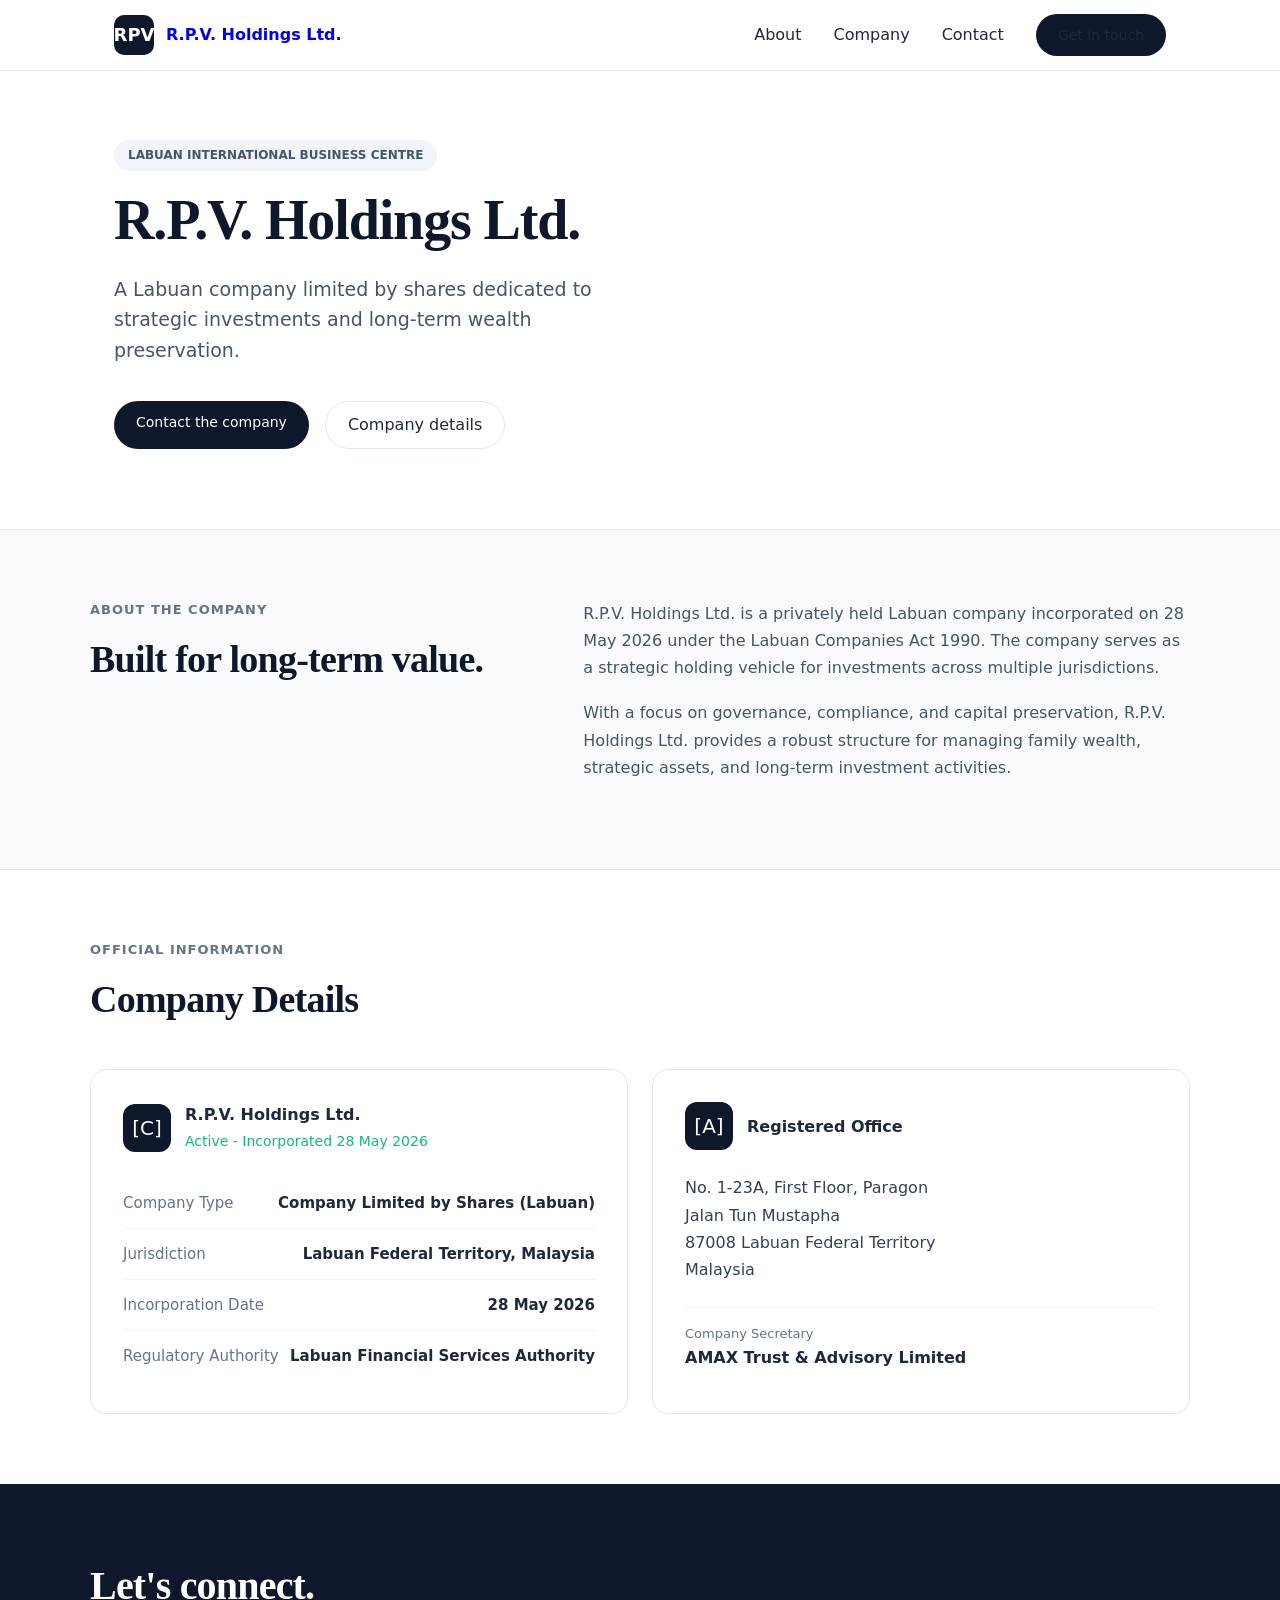
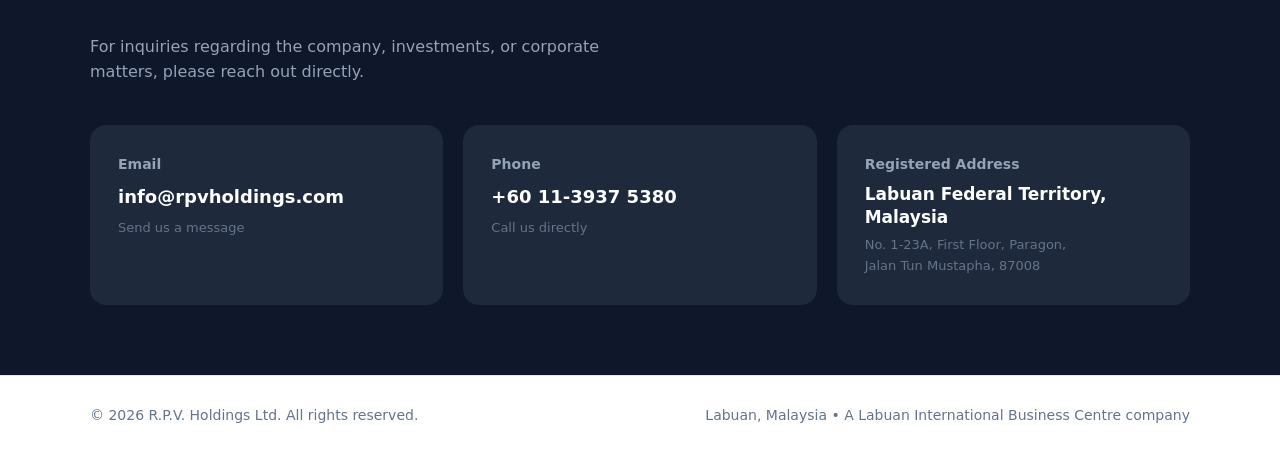
==== index.html @ 0e72fb09 "Add files via upload" ====
<!DOCTYPE html>
<html lang="en">
<head>
    <meta charset="UTF-8">
    <meta name="viewport" content="width=device-width, initial-scale=1.0">
    <meta name="description" content="R.P.V. Holdings Ltd. - Labuan International Holding Company (LL22224). Strategic investments and long-term wealth preservation.">
    <title>R.P.V. Holdings Ltd. | Labuan Holding Company</title>
    <style>
        :root {
            --primary: #0F172A;
            --accent: #C9A227;
            --text: #1E293B;
            --text-light: #64748B;
            --bg-light: #F8FAFC;
            --border: #E2E8F0;
        }

        * {
            margin: 0;
            padding: 0;
            box-sizing: border-box;
        }

        body {
            font-family: system-ui, -apple-system, BlinkMacSystemFont, "Segoe UI", Roboto, sans-serif;
            line-height: 1.6;
            color: var(--text);
            background: #fff;
        }

        .heading {
            font-family: Georgia, "Times New Roman", serif;
            font-weight: 700;
            letter-spacing: -0.02em;
        }

        /* Navbar */
        nav {
            position: fixed;
            top: 0;
            left: 0;
            right: 0;
            background: white;
            border-bottom: 1px solid var(--border);
            z-index: 100;
        }

        .nav-inner {
            max-width: 1100px;
            margin: 0 auto;
            padding: 0 24px;
            height: 70px;
            display: flex;
            align-items: center;
            justify-content: space-between;
        }

        .logo {
            display: flex;
            align-items: center;
            gap: 12px;
            text-decoration: none;
        }

        .logo-box {
            width: 40px;
            height: 40px;
            background: var(--primary);
            color: white;
            border-radius: 10px;
            display: flex;
            align-items: center;
            justify-content: center;
            font-weight: 700;
            font-size: 18px;
        }

        .nav-links {
            display: flex;
            gap: 32px;
            align-items: center;
        }

        .nav-links a {
            color: var(--text);
            text-decoration: none;
            font-weight: 500;
        }

        .nav-links a:hover {
            color: var(--accent);
        }

        .btn {
            background: var(--primary);
            color: white;
            padding: 10px 22px;
            border-radius: 999px;
            text-decoration: none;
            font-weight: 500;
            font-size: 14px;
        }

        .btn:hover {
            background: #1e293b;
        }

        /* Hero */
        .hero {
            padding: 140px 24px 80px;
            max-width: 1100px;
            margin: 0 auto;
        }

        .badge {
            display: inline-block;
            background: #f1f5f9;
            color: #475569;
            padding: 6px 14px;
            border-radius: 999px;
            font-size: 12px;
            font-weight: 600;
            margin-bottom: 20px;
        }

        .hero h1 {
            font-size: 56px;
            line-height: 1.05;
            color: var(--primary);
            margin-bottom: 24px;
        }

        .hero p {
            font-size: 19px;
            color: #475569;
            max-width: 520px;
            margin-bottom: 36px;
        }

        .hero-actions {
            display: flex;
            gap: 16px;
            flex-wrap: wrap;
        }

        .btn-secondary {
            background: white;
            color: var(--text);
            border: 1px solid var(--border);
            padding: 10px 22px;
            border-radius: 999px;
            text-decoration: none;
            font-weight: 500;
        }

        /* Sections */
        section {
            padding: 70px 24px;
        }

        .container {
            max-width: 1100px;
            margin: 0 auto;
        }

        .section-title {
            font-size: 13px;
            font-weight: 700;
            letter-spacing: 1px;
            color: var(--text-light);
            margin-bottom: 8px;
        }

        .section-h2 {
            font-size: 38px;
            color: var(--primary);
            margin-bottom: 40px;
        }

        /* About */
        .about {
            background: var(--bg-light);
            border-top: 1px solid var(--border);
            border-bottom: 1px solid var(--border);
        }

        .about-grid {
            display: grid;
            grid-template-columns: 1fr 1.4fr;
            gap: 60px;
            align-items: start;
        }

        .about-text {
            font-size: 16px;
            color: #475569;
            line-height: 1.7;
        }

        .about-text p {
            margin-bottom: 18px;
        }

        /* Company Info Cards */
        .cards {
            display: grid;
            grid-template-columns: 1fr 1fr;
            gap: 24px;
        }

        .card {
            background: white;
            border: 1px solid var(--border);
            border-radius: 16px;
            padding: 32px;
        }

        .card-header {
            display: flex;
            align-items: center;
            gap: 14px;
            margin-bottom: 24px;
        }

        .card-icon {
            width: 48px;
            height: 48px;
            background: var(--primary);
            color: white;
            border-radius: 12px;
            display: flex;
            align-items: center;
            justify-content: center;
            font-size: 20px;
        }

        .info-row {
            display: flex;
            justify-content: space-between;
            padding: 13px 0;
            border-bottom: 1px solid #f1f5f9;
            font-size: 15px;
        }

        .info-row:last-child {
            border-bottom: none;
        }

        .info-label {
            color: var(--text-light);
        }

        .info-value {
            font-weight: 600;
            text-align: right;
        }

        /* Contact */
        .contact {
            background: var(--primary);
            color: white;
        }

        .contact h2 {
            color: white;
            font-size: 40px;
            margin-bottom: 16px;
        }

        .contact-grid {
            display: grid;
            grid-template-columns: repeat(auto-fit, minmax(260px, 1fr));
            gap: 20px;
            margin-top: 40px;
        }

        .contact-card {
            background: #1e293b;
            border-radius: 16px;
            padding: 28px;
        }

        .contact-card h4 {
            color: #94a3b8;
            font-size: 14px;
            margin-bottom: 8px;
        }

        .contact-card .main {
            color: white;
            font-size: 18px;
            font-weight: 600;
            text-decoration: none;
            display: block;
            margin-bottom: 6px;
        }

        .contact-card .main:hover {
            color: var(--accent);
        }

        .contact-card .sub {
            color: #64748b;
            font-size: 13px;
        }

        /* Footer */
        footer {
            background: white;
            border-top: 1px solid var(--border);
            padding: 28px 24px;
            font-size: 14px;
            color: var(--text-light);
        }

        .footer-inner {
            max-width: 1100px;
            margin: 0 auto;
            display: flex;
            justify-content: space-between;
            align-items: center;
            flex-wrap: wrap;
            gap: 12px;
        }

        /* Responsive */
        @media (max-width: 768px) {
            .hero h1 {
                font-size: 42px;
            }
            .about-grid, .cards {
                grid-template-columns: 1fr;
            }
            .nav-links {
                display: none;
            }
        }
    </style>
</head>
<body>

    <!-- Navbar -->
    <nav>
        <div class="nav-inner">
            <a href="#" class="logo">
                <div class="logo-box">RPV</div>
                <div>
                    <strong>R.P.V. Holdings Ltd.</strong>
                </div>
            </a>

            <div class="nav-links">
                <a href="#about">About</a>
                <a href="#company">Company</a>
                <a href="#contact">Contact</a>
                <a href="#contact" class="btn">Get in touch</a>
            </div>
        </div>
    </nav>

    <!-- Hero -->
    <section class="hero">
        <div class="badge">LABUAN INTERNATIONAL BUSINESS CENTRE</div>
        <h1 class="heading">R.P.V. Holdings Ltd.</h1>
        <p>A Labuan company limited by shares dedicated to strategic investments and long-term wealth preservation.</p>
        
        <div class="hero-actions">
            <a href="#contact" class="btn">Contact the company</a>
            <a href="#company" class="btn-secondary">Company details</a>
        </div>
    </section>

    <!-- About -->
    <section id="about" class="about">
        <div class="container">
            <div class="about-grid">
                <div>
                    <div class="section-title">ABOUT THE COMPANY</div>
                    <h2 class="heading section-h2">Built for long-term value.</h2>
                </div>
                <div class="about-text">
                    <p>R.P.V. Holdings Ltd. is a privately held Labuan company incorporated on 28 May 2026 under the Labuan Companies Act 1990. The company serves as a strategic holding vehicle for investments across multiple jurisdictions.</p>
                    <p>With a focus on governance, compliance, and capital preservation, R.P.V. Holdings Ltd. provides a robust structure for managing family wealth, strategic assets, and long-term investment activities.</p>
                </div>
            </div>
        </div>
    </section>

    <!-- Company Information -->
    <section id="company">
        <div class="container">
            <div class="section-title">OFFICIAL INFORMATION</div>
            <h2 class="heading section-h2">Company Details</h2>

            <div class="cards">
                <!-- Company Card -->
                <div class="card">
                    <div class="card-header">
                        <div class="card-icon">[C]</div>
                        <div>
                            <strong>R.P.V. Holdings Ltd.</strong><br>
                            <span style="color:#10b981; font-size:14px;">Active - Incorporated 28 May 2026</span>
                        </div>
                    </div>

                    <div class="info-row">
                        <span class="info-label">Company Type</span>
                        <span class="info-value">Company Limited by Shares (Labuan)</span>
                    </div>
                    <div class="info-row">
                        <span class="info-label">Jurisdiction</span>
                        <span class="info-value">Labuan Federal Territory, Malaysia</span>
                    </div>
                    <div class="info-row">
                        <span class="info-label">Incorporation Date</span>
                        <span class="info-value">28 May 2026</span>
                    </div>
                    <div class="info-row">
                        <span class="info-label">Regulatory Authority</span>
                        <span class="info-value">Labuan Financial Services Authority</span>
                    </div>
                </div>

                <!-- Address Card -->
                <div class="card">
                    <div class="card-header">
                        <div class="card-icon">[A]</div>
                        <div>
                            <strong>Registered Office</strong>
                        </div>
                    </div>

                    <div style="line-height:1.7; margin-bottom:24px; color:#334155;">
                        No. 1-23A, First Floor, Paragon<br>
                        Jalan Tun Mustapha<br>
                        87008 Labuan Federal Territory<br>
                        Malaysia
                    </div>

                    <div style="border-top:1px solid #f1f5f9; padding-top:16px;">
                        <div style="font-size:13px; color:#64748b;">Company Secretary</div>
                        <strong>AMAX Trust &amp; Advisory Limited</strong>
                    </div>
                </div>
            </div>
        </div>
    </section>

    <!-- Contact -->
    <section id="contact" class="contact">
        <div class="container">
            <h2 class="heading">Let's connect.</h2>
            <p style="color:#94a3b8; max-width:520px;">For inquiries regarding the company, investments, or corporate matters, please reach out directly.</p>

            <div class="contact-grid">
                <div class="contact-card">
                    <h4>Email</h4>
                    <a href="mailto:info@rpvholdings.com" class="main">info@rpvholdings.com</a>
                    <div class="sub">Send us a message</div>
                </div>

                <div class="contact-card">
                    <h4>Phone</h4>
                    <a href="tel:+601139375380" class="main">+60 11-3937 5380</a>
                    <div class="sub">Call us directly</div>
                </div>

                <div class="contact-card">
                    <h4>Registered Address</h4>
                    <div class="main" style="font-size:17px; line-height:1.35;">
                        Labuan Federal Territory,<br>Malaysia
                    </div>
                    <div class="sub">No. 1-23A, First Floor, Paragon,<br>Jalan Tun Mustapha, 87008</div>
                </div>
            </div>
        </div>
    </section>

    <footer>
        <div class="footer-inner">
            <div>© 2026 R.P.V. Holdings Ltd. All rights reserved.</div>
            <div>Labuan, Malaysia • A Labuan International Business Centre company</div>
        </div>
    </footer>

</body>
</html>
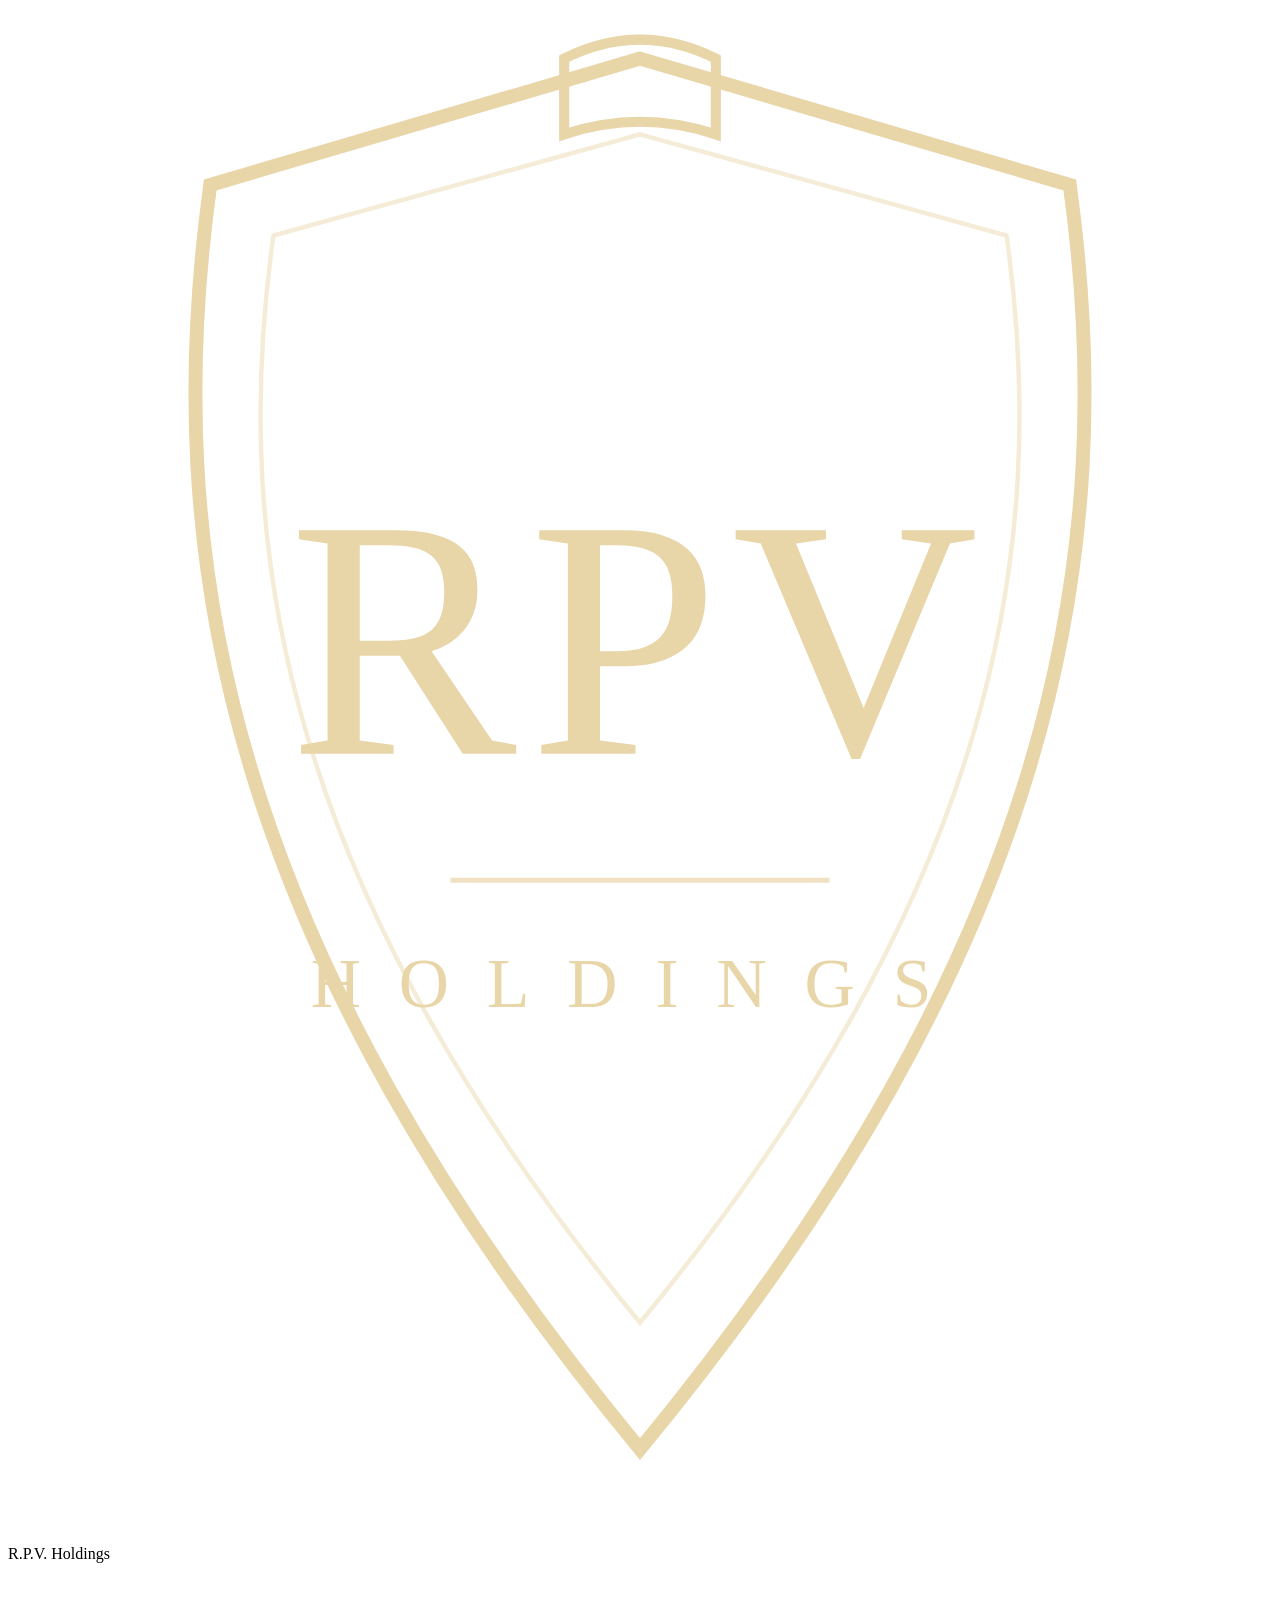
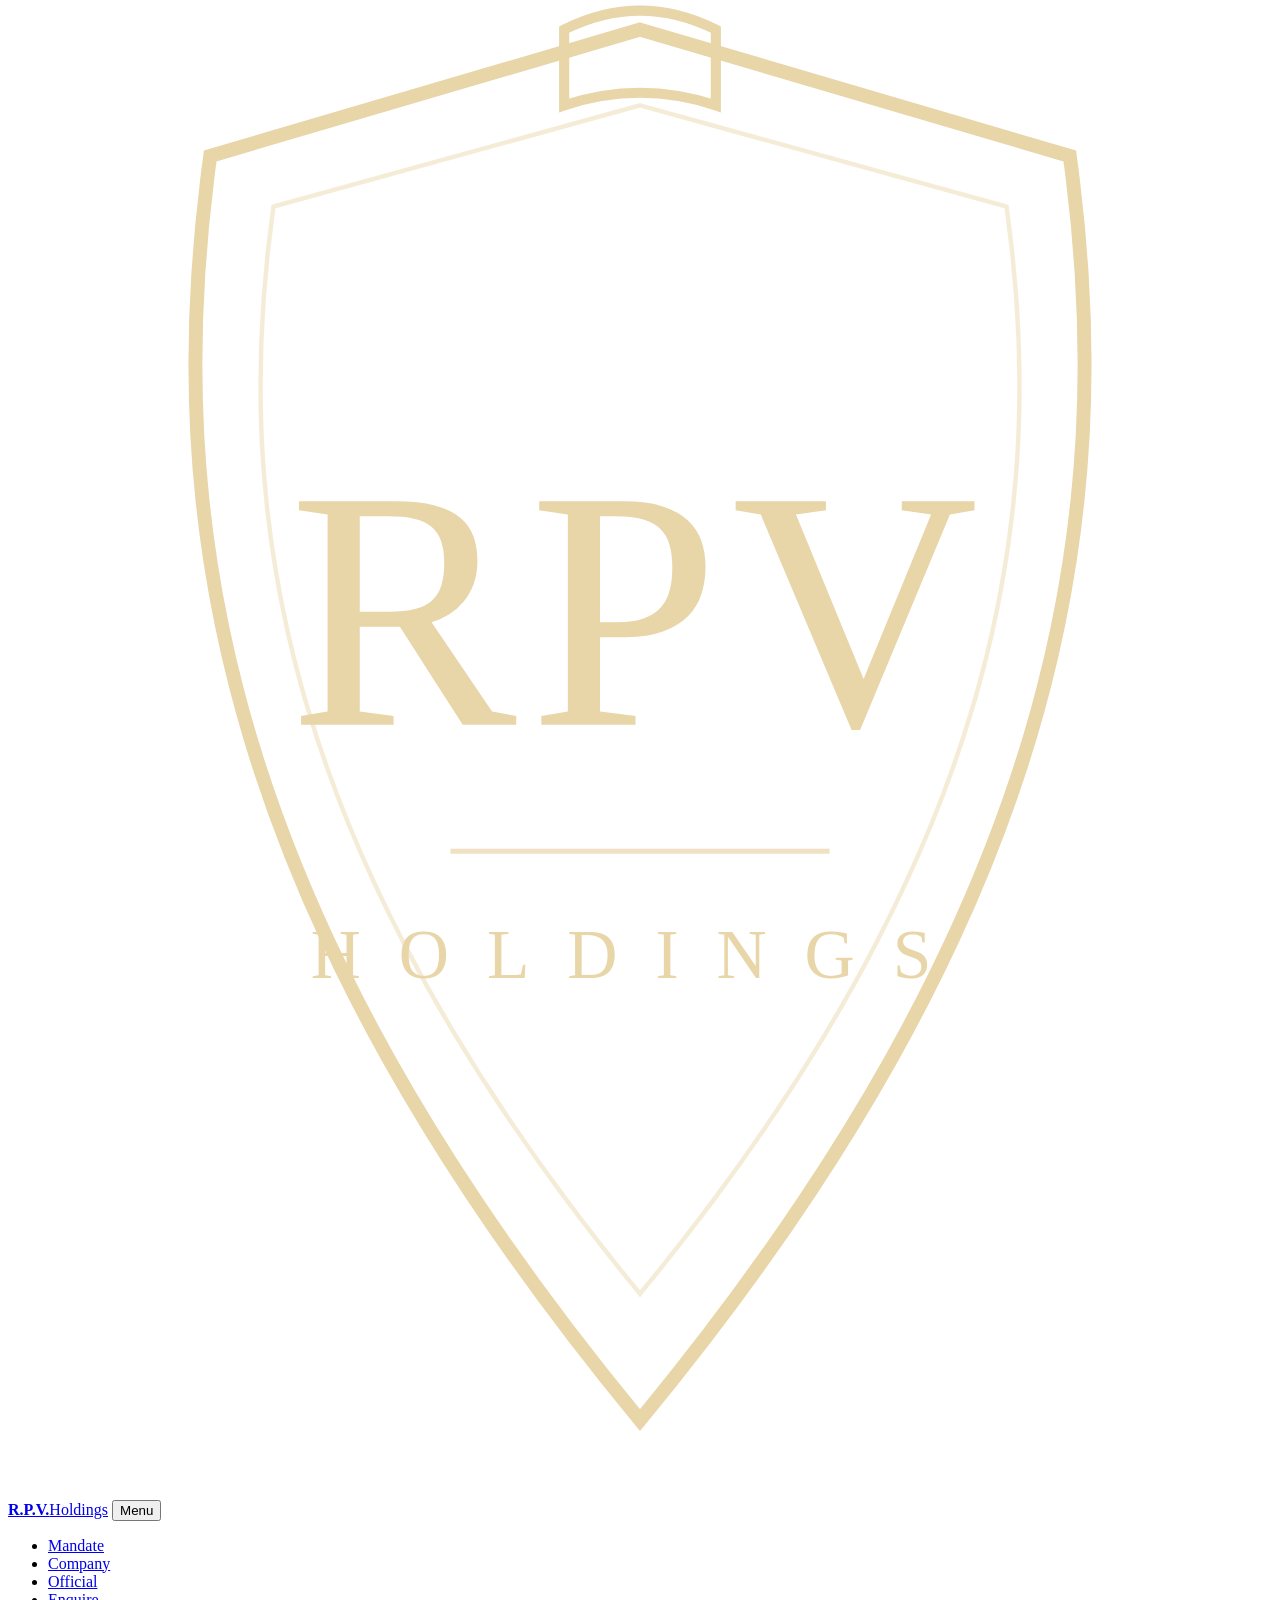
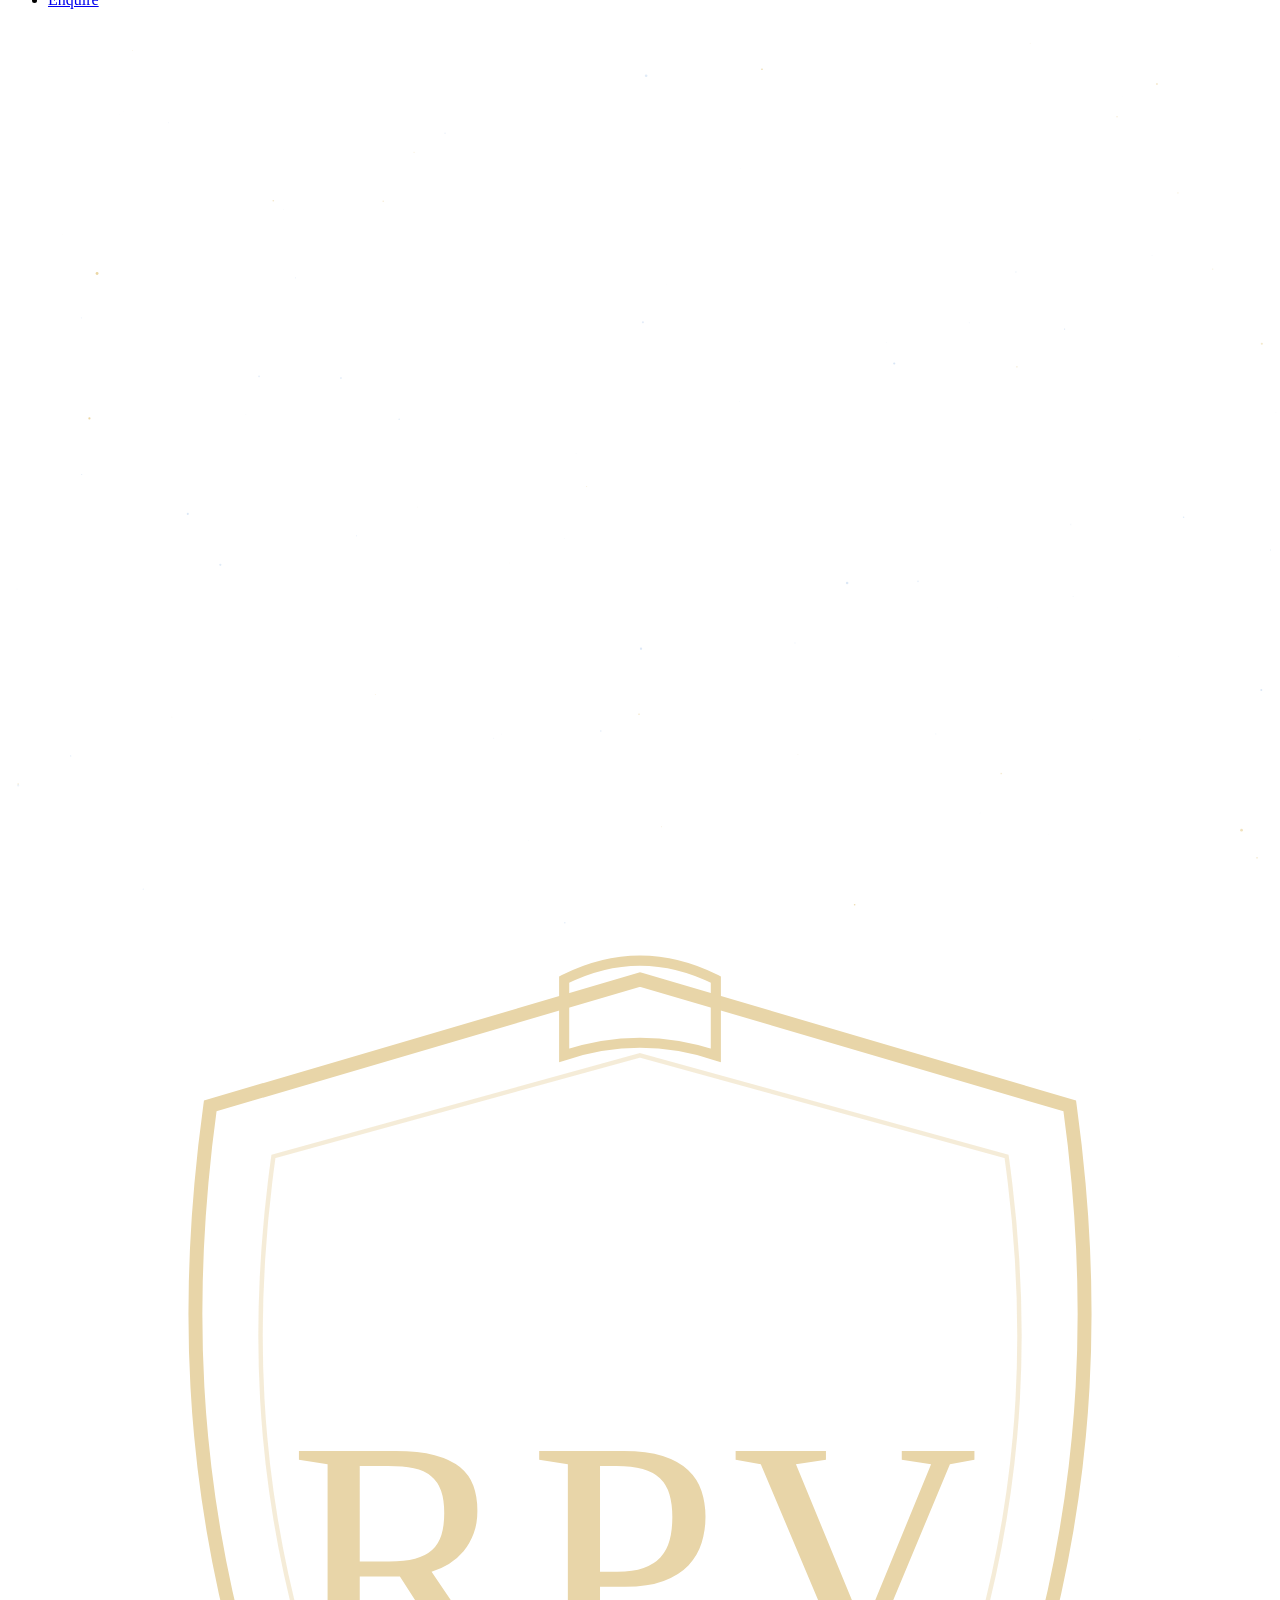
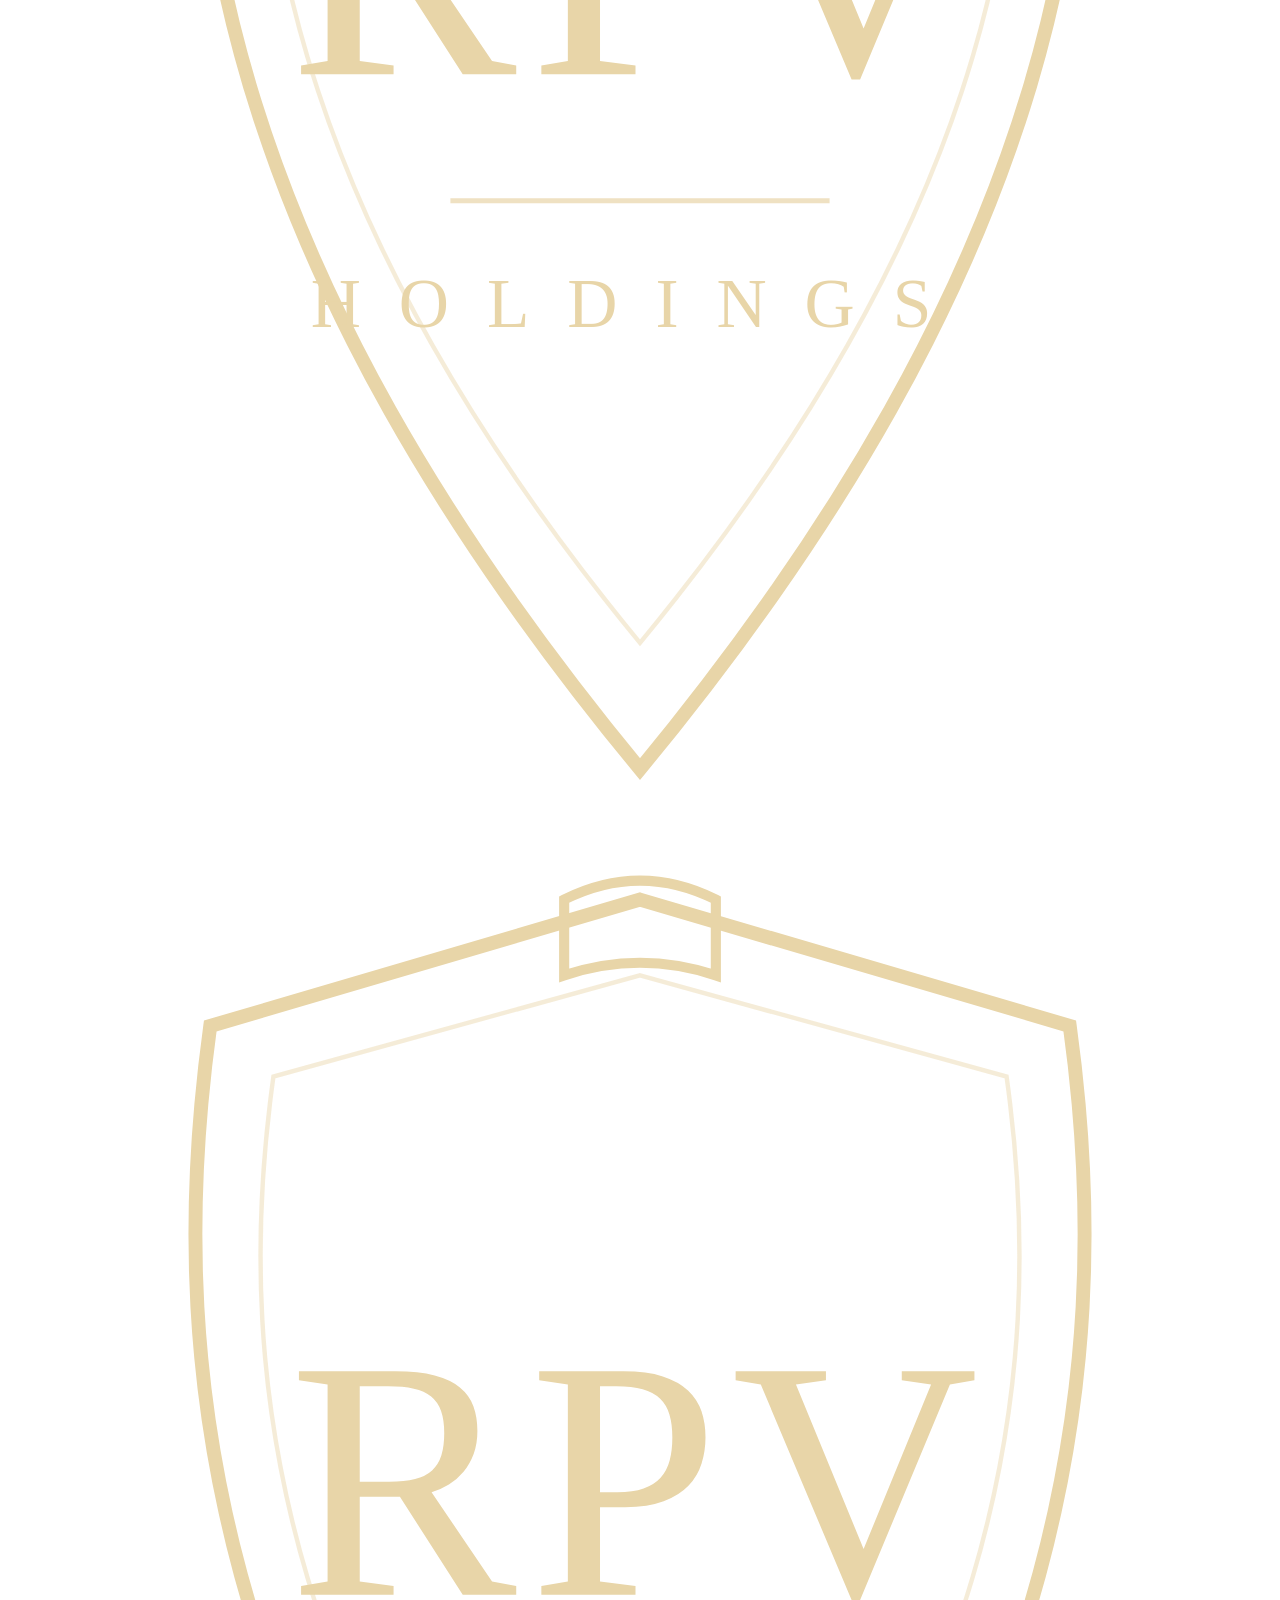
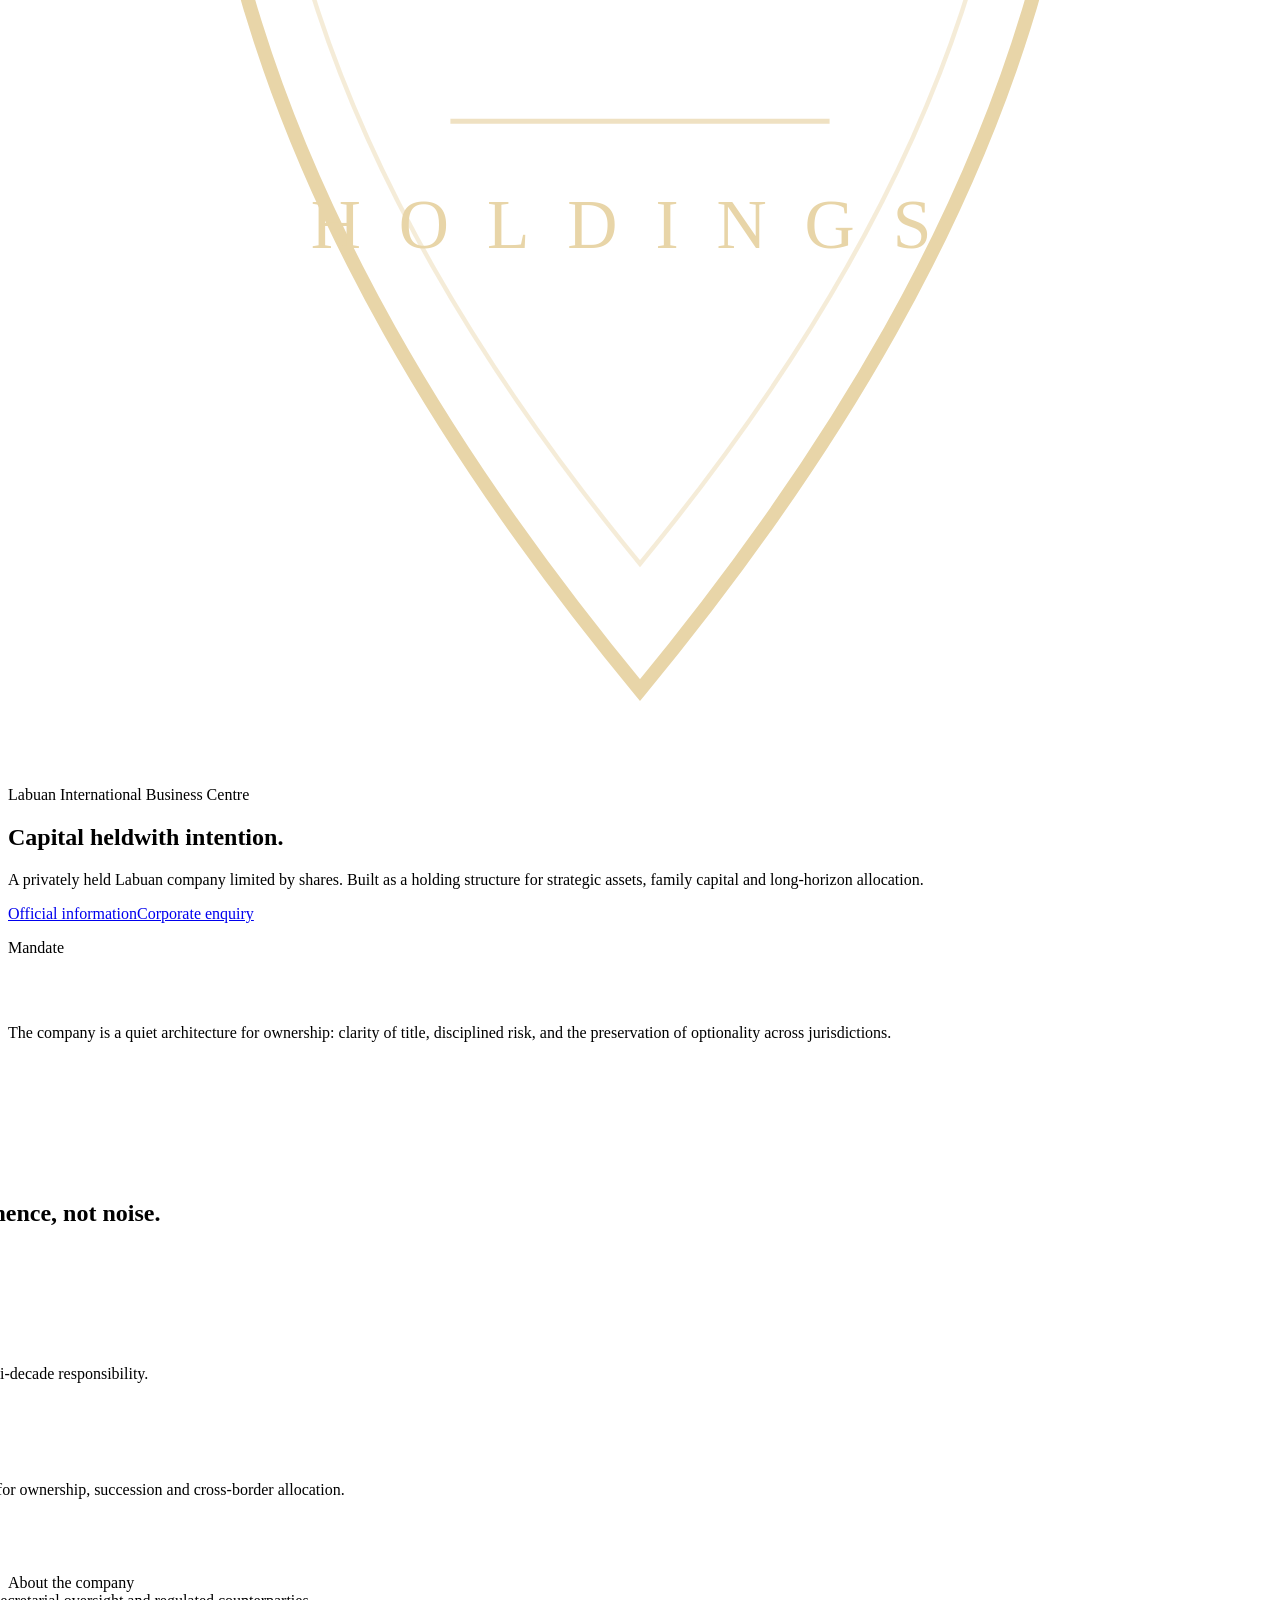
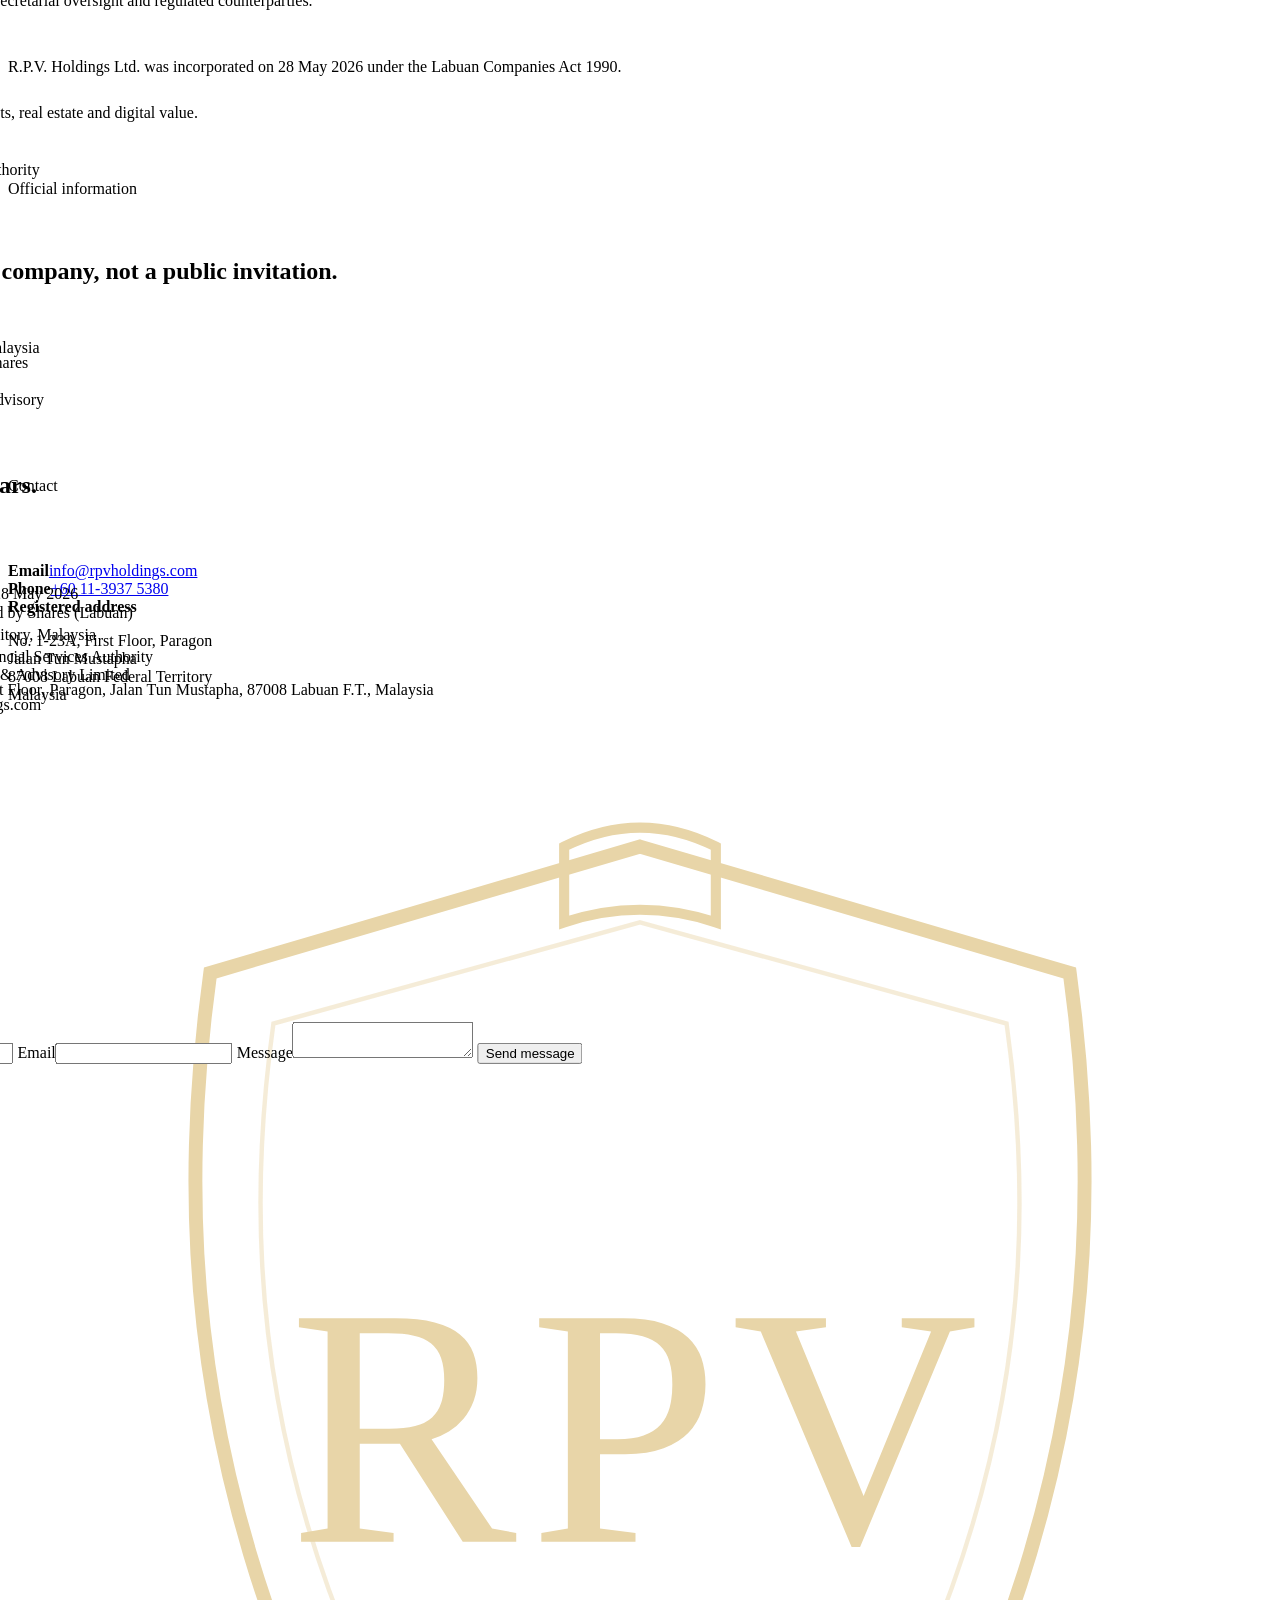
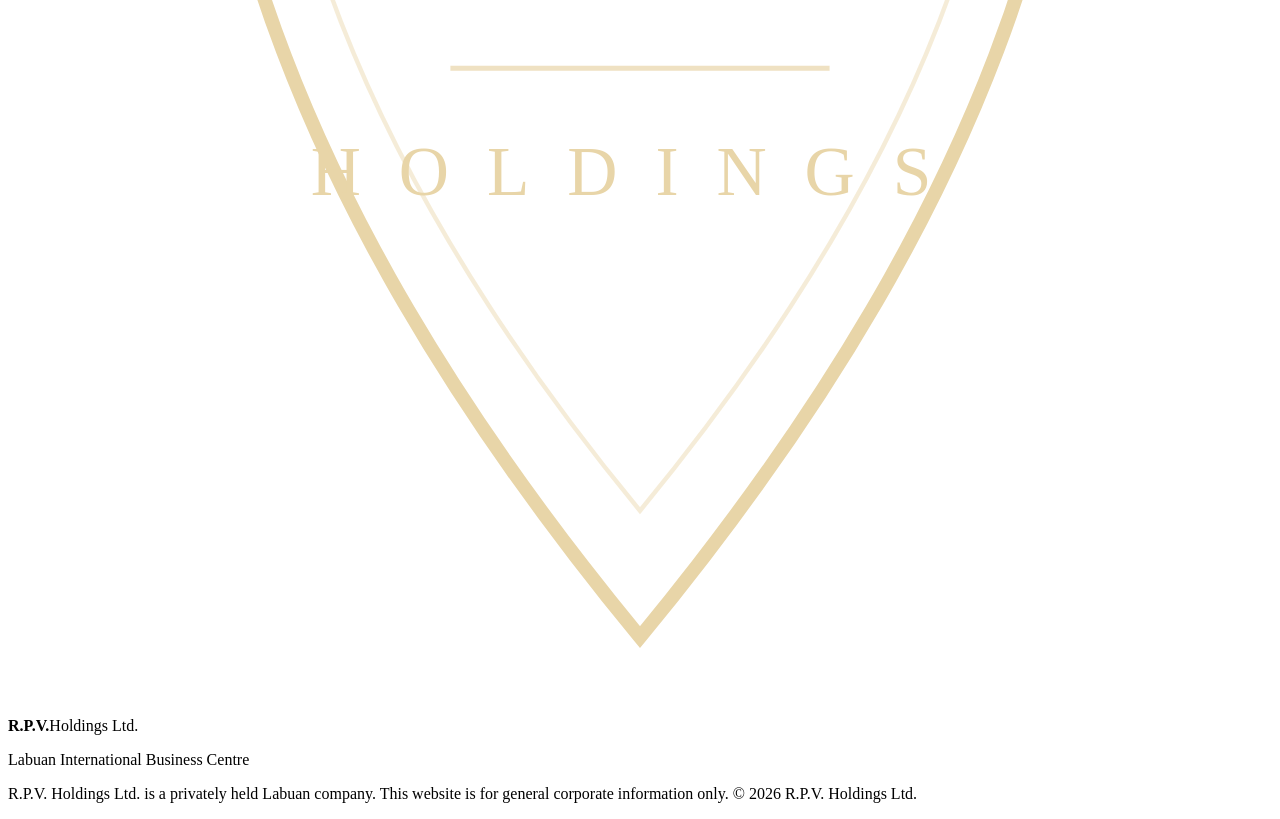
==== commit 0e07ca9b: "Replace homepage with new R.P.V. Holdings site" ====
--- a/index.html
+++ b/index.html
@@ -1,487 +1,101 @@
 <!DOCTYPE html>
 <html lang="en">
 <head>
-    <meta charset="UTF-8">
-    <meta name="viewport" content="width=device-width, initial-scale=1.0">
-    <meta name="description" content="R.P.V. Holdings Ltd. - Labuan International Holding Company (LL22224). Strategic investments and long-term wealth preservation.">
-    <title>R.P.V. Holdings Ltd. | Labuan Holding Company</title>
-    <style>
-        :root {
-            --primary: #0F172A;
-            --accent: #C9A227;
-            --text: #1E293B;
-            --text-light: #64748B;
-            --bg-light: #F8FAFC;
-            --border: #E2E8F0;
-        }
-
-        * {
-            margin: 0;
-            padding: 0;
-            box-sizing: border-box;
-        }
-
-        body {
-            font-family: system-ui, -apple-system, BlinkMacSystemFont, "Segoe UI", Roboto, sans-serif;
-            line-height: 1.6;
-            color: var(--text);
-            background: #fff;
-        }
-
-        .heading {
-            font-family: Georgia, "Times New Roman", serif;
-            font-weight: 700;
-            letter-spacing: -0.02em;
-        }
-
-        /* Navbar */
-        nav {
-            position: fixed;
-            top: 0;
-            left: 0;
-            right: 0;
-            background: white;
-            border-bottom: 1px solid var(--border);
-            z-index: 100;
-        }
-
-        .nav-inner {
-            max-width: 1100px;
-            margin: 0 auto;
-            padding: 0 24px;
-            height: 70px;
-            display: flex;
-            align-items: center;
-            justify-content: space-between;
-        }
-
-        .logo {
-            display: flex;
-            align-items: center;
-            gap: 12px;
-            text-decoration: none;
-        }
-
-        .logo-box {
-            width: 40px;
-            height: 40px;
-            background: var(--primary);
-            color: white;
-            border-radius: 10px;
-            display: flex;
-            align-items: center;
-            justify-content: center;
-            font-weight: 700;
-            font-size: 18px;
-        }
-
-        .nav-links {
-            display: flex;
-            gap: 32px;
-            align-items: center;
-        }
-
-        .nav-links a {
-            color: var(--text);
-            text-decoration: none;
-            font-weight: 500;
-        }
-
-        .nav-links a:hover {
-            color: var(--accent);
-        }
-
-        .btn {
-            background: var(--primary);
-            color: white;
-            padding: 10px 22px;
-            border-radius: 999px;
-            text-decoration: none;
-            font-weight: 500;
-            font-size: 14px;
-        }
-
-        .btn:hover {
-            background: #1e293b;
-        }
-
-        /* Hero */
-        .hero {
-            padding: 140px 24px 80px;
-            max-width: 1100px;
-            margin: 0 auto;
-        }
-
-        .badge {
-            display: inline-block;
-            background: #f1f5f9;
-            color: #475569;
-            padding: 6px 14px;
-            border-radius: 999px;
-            font-size: 12px;
-            font-weight: 600;
-            margin-bottom: 20px;
-        }
-
-        .hero h1 {
-            font-size: 56px;
-            line-height: 1.05;
-            color: var(--primary);
-            margin-bottom: 24px;
-        }
-
-        .hero p {
-            font-size: 19px;
-            color: #475569;
-            max-width: 520px;
-            margin-bottom: 36px;
-        }
-
-        .hero-actions {
-            display: flex;
-            gap: 16px;
-            flex-wrap: wrap;
-        }
-
-        .btn-secondary {
-            background: white;
-            color: var(--text);
-            border: 1px solid var(--border);
-            padding: 10px 22px;
-            border-radius: 999px;
-            text-decoration: none;
-            font-weight: 500;
-        }
-
-        /* Sections */
-        section {
-            padding: 70px 24px;
-        }
-
-        .container {
-            max-width: 1100px;
-            margin: 0 auto;
-        }
-
-        .section-title {
-            font-size: 13px;
-            font-weight: 700;
-            letter-spacing: 1px;
-            color: var(--text-light);
-            margin-bottom: 8px;
-        }
-
-        .section-h2 {
-            font-size: 38px;
-            color: var(--primary);
-            margin-bottom: 40px;
-        }
-
-        /* About */
-        .about {
-            background: var(--bg-light);
-            border-top: 1px solid var(--border);
-            border-bottom: 1px solid var(--border);
-        }
-
-        .about-grid {
-            display: grid;
-            grid-template-columns: 1fr 1.4fr;
-            gap: 60px;
-            align-items: start;
-        }
-
-        .about-text {
-            font-size: 16px;
-            color: #475569;
-            line-height: 1.7;
-        }
-
-        .about-text p {
-            margin-bottom: 18px;
-        }
-
-        /* Company Info Cards */
-        .cards {
-            display: grid;
-            grid-template-columns: 1fr 1fr;
-            gap: 24px;
-        }
-
-        .card {
-            background: white;
-            border: 1px solid var(--border);
-            border-radius: 16px;
-            padding: 32px;
-        }
-
-        .card-header {
-            display: flex;
-            align-items: center;
-            gap: 14px;
-            margin-bottom: 24px;
-        }
-
-        .card-icon {
-            width: 48px;
-            height: 48px;
-            background: var(--primary);
-            color: white;
-            border-radius: 12px;
-            display: flex;
-            align-items: center;
-            justify-content: center;
-            font-size: 20px;
-        }
-
-        .info-row {
-            display: flex;
-            justify-content: space-between;
-            padding: 13px 0;
-            border-bottom: 1px solid #f1f5f9;
-            font-size: 15px;
-        }
-
-        .info-row:last-child {
-            border-bottom: none;
-        }
-
-        .info-label {
-            color: var(--text-light);
-        }
-
-        .info-value {
-            font-weight: 600;
-            text-align: right;
-        }
-
-        /* Contact */
-        .contact {
-            background: var(--primary);
-            color: white;
-        }
-
-        .contact h2 {
-            color: white;
-            font-size: 40px;
-            margin-bottom: 16px;
-        }
-
-        .contact-grid {
-            display: grid;
-            grid-template-columns: repeat(auto-fit, minmax(260px, 1fr));
-            gap: 20px;
-            margin-top: 40px;
-        }
-
-        .contact-card {
-            background: #1e293b;
-            border-radius: 16px;
-            padding: 28px;
-        }
-
-        .contact-card h4 {
-            color: #94a3b8;
-            font-size: 14px;
-            margin-bottom: 8px;
-        }
-
-        .contact-card .main {
-            color: white;
-            font-size: 18px;
-            font-weight: 600;
-            text-decoration: none;
-            display: block;
-            margin-bottom: 6px;
-        }
-
-        .contact-card .main:hover {
-            color: var(--accent);
-        }
-
-        .contact-card .sub {
-            color: #64748b;
-            font-size: 13px;
-        }
-
-        /* Footer */
-        footer {
-            background: white;
-            border-top: 1px solid var(--border);
-            padding: 28px 24px;
-            font-size: 14px;
-            color: var(--text-light);
-        }
-
-        .footer-inner {
-            max-width: 1100px;
-            margin: 0 auto;
-            display: flex;
-            justify-content: space-between;
-            align-items: center;
-            flex-wrap: wrap;
-            gap: 12px;
-        }
-
-        /* Responsive */
-        @media (max-width: 768px) {
-            .hero h1 {
-                font-size: 42px;
-            }
-            .about-grid, .cards {
-                grid-template-columns: 1fr;
-            }
-            .nav-links {
-                display: none;
-            }
-        }
-    </style>
+<meta charset="UTF-8" />
+<meta name="viewport" content="width=device-width, initial-scale=1.0" />
+<title>R.P.V. Holdings Ltd. | Labuan Holding Company</title>
+<link rel="icon" href="assets/crest-light.svg" />
+<link rel="preconnect" href="https://fonts.googleapis.com" />
+<link rel="preconnect" href="https://fonts.gstatic.com" crossorigin />
+<link href="https://fonts.googleapis.com/css2?family=Cormorant+Garamond:wght@400;500;600&family=Outfit:wght@300;400;500&display=swap" rel="stylesheet" />
+<link rel="stylesheet" href="css/styles.css" />
 </head>
 <body>
-
-    <!-- Navbar -->
-    <nav>
-        <div class="nav-inner">
-            <a href="#" class="logo">
-                <div class="logo-box">RPV</div>
-                <div>
-                    <strong>R.P.V. Holdings Ltd.</strong>
-                </div>
-            </a>
-
-            <div class="nav-links">
-                <a href="#about">About</a>
-                <a href="#company">Company</a>
-                <a href="#contact">Contact</a>
-                <a href="#contact" class="btn">Get in touch</a>
-            </div>
-        </div>
-    </nav>
-
-    <!-- Hero -->
-    <section class="hero">
-        <div class="badge">LABUAN INTERNATIONAL BUSINESS CENTRE</div>
-        <h1 class="heading">R.P.V. Holdings Ltd.</h1>
-        <p>A Labuan company limited by shares dedicated to strategic investments and long-term wealth preservation.</p>
-        
-        <div class="hero-actions">
-            <a href="#contact" class="btn">Contact the company</a>
-            <a href="#company" class="btn-secondary">Company details</a>
-        </div>
-    </section>
-
-    <!-- About -->
-    <section id="about" class="about">
-        <div class="container">
-            <div class="about-grid">
-                <div>
-                    <div class="section-title">ABOUT THE COMPANY</div>
-                    <h2 class="heading section-h2">Built for long-term value.</h2>
-                </div>
-                <div class="about-text">
-                    <p>R.P.V. Holdings Ltd. is a privately held Labuan company incorporated on 28 May 2026 under the Labuan Companies Act 1990. The company serves as a strategic holding vehicle for investments across multiple jurisdictions.</p>
-                    <p>With a focus on governance, compliance, and capital preservation, R.P.V. Holdings Ltd. provides a robust structure for managing family wealth, strategic assets, and long-term investment activities.</p>
-                </div>
-            </div>
-        </div>
-    </section>
-
-    <!-- Company Information -->
-    <section id="company">
-        <div class="container">
-            <div class="section-title">OFFICIAL INFORMATION</div>
-            <h2 class="heading section-h2">Company Details</h2>
-
-            <div class="cards">
-                <!-- Company Card -->
-                <div class="card">
-                    <div class="card-header">
-                        <div class="card-icon">[C]</div>
-                        <div>
-                            <strong>R.P.V. Holdings Ltd.</strong><br>
-                            <span style="color:#10b981; font-size:14px;">Active - Incorporated 28 May 2026</span>
-                        </div>
-                    </div>
-
-                    <div class="info-row">
-                        <span class="info-label">Company Type</span>
-                        <span class="info-value">Company Limited by Shares (Labuan)</span>
-                    </div>
-                    <div class="info-row">
-                        <span class="info-label">Jurisdiction</span>
-                        <span class="info-value">Labuan Federal Territory, Malaysia</span>
-                    </div>
-                    <div class="info-row">
-                        <span class="info-label">Incorporation Date</span>
-                        <span class="info-value">28 May 2026</span>
-                    </div>
-                    <div class="info-row">
-                        <span class="info-label">Regulatory Authority</span>
-                        <span class="info-value">Labuan Financial Services Authority</span>
-                    </div>
-                </div>
-
-                <!-- Address Card -->
-                <div class="card">
-                    <div class="card-header">
-                        <div class="card-icon">[A]</div>
-                        <div>
-                            <strong>Registered Office</strong>
-                        </div>
-                    </div>
-
-                    <div style="line-height:1.7; margin-bottom:24px; color:#334155;">
-                        No. 1-23A, First Floor, Paragon<br>
-                        Jalan Tun Mustapha<br>
-                        87008 Labuan Federal Territory<br>
-                        Malaysia
-                    </div>
-
-                    <div style="border-top:1px solid #f1f5f9; padding-top:16px;">
-                        <div style="font-size:13px; color:#64748b;">Company Secretary</div>
-                        <strong>AMAX Trust &amp; Advisory Limited</strong>
-                    </div>
-                </div>
-            </div>
-        </div>
-    </section>
-
-    <!-- Contact -->
-    <section id="contact" class="contact">
-        <div class="container">
-            <h2 class="heading">Let's connect.</h2>
-            <p style="color:#94a3b8; max-width:520px;">For inquiries regarding the company, investments, or corporate matters, please reach out directly.</p>
-
-            <div class="contact-grid">
-                <div class="contact-card">
-                    <h4>Email</h4>
-                    <a href="mailto:info@rpvholdings.com" class="main">info@rpvholdings.com</a>
-                    <div class="sub">Send us a message</div>
-                </div>
-
-                <div class="contact-card">
-                    <h4>Phone</h4>
-                    <a href="tel:+601139375380" class="main">+60 11-3937 5380</a>
-                    <div class="sub">Call us directly</div>
-                </div>
-
-                <div class="contact-card">
-                    <h4>Registered Address</h4>
-                    <div class="main" style="font-size:17px; line-height:1.35;">
-                        Labuan Federal Territory,<br>Malaysia
-                    </div>
-                    <div class="sub">No. 1-23A, First Floor, Paragon,<br>Jalan Tun Mustapha, 87008</div>
-                </div>
-            </div>
-        </div>
-    </section>
-
-    <footer>
-        <div class="footer-inner">
-            <div>© 2026 R.P.V. Holdings Ltd. All rights reserved.</div>
-            <div>Labuan, Malaysia • A Labuan International Business Centre company</div>
-        </div>
-    </footer>
-
-</body>
-</html>+<div class="cursor" id="cursor"></div>
+<div class="cursor-dot" id="cursorDot"></div>
+<div class="progress" id="progress"></div>
+<div class="loader" id="loader"><img class="loader-mark" src="assets/crest-light.svg" alt="" /><p class="loader-text">R.P.V. Holdings</p></div>
+<header class="nav" id="nav"><div class="nav-inner">
+<a class="brand" href="#top"><img src="assets/crest-light.svg" alt="R.P.V. Holdings crest" /><span class="brand-text"><strong>R.P.V.</strong><span>Holdings</span></span></a>
+<button class="menu-btn" id="menuBtn">Menu</button>
+<ul class="nav-links"><li><a href="#mandate">Mandate</a></li><li><a href="#about">Company</a></li><li><a href="#official">Official</a></li><li><a href="#contact" class="nav-cta">Enquire</a></li></ul>
+</div></header>
+<main id="top">
+<div class="spotlight" id="spotlight"></div>
+<canvas class="sky" id="sky"></canvas>
+<section class="hero">
+<div class="gold-veil"></div>
+<div class="system" id="system">
+<div class="sun"></div>
+<div class="ring r1"><i class="planet p1"></i></div>
+<div class="ring r2"><i class="planet p2"></i></div>
+<div class="ring r3"><i class="planet p3"></i></div>
+<div class="ring r4"><i class="planet p4"></i></div>
+<div class="crest-stage"><img class="hero-crest" id="heroCrest" src="assets/crest-light.svg" alt="" /></div>
+</div>
+<img class="scroll-crest" id="scrollCrest" src="assets/crest-light.svg" alt="" />
+<div class="wrap hero-copy">
+<p class="eyebrow">Labuan International Business Centre</p>
+<h1><span><b>Capital held</b></span><span><b>with intention.</b></span></h1>
+<p class="lead">A privately held Labuan company limited by shares. Built as a holding structure for strategic assets, family capital and long-horizon allocation.</p>
+<div class="hero-actions"><a class="btn btn-gold" href="#official">Official information</a><a class="btn btn-ghost" href="#contact">Corporate enquiry</a></div>
+</div>
+</section>
+<section class="section" id="mandate"><div class="wrap">
+<p class="kicker reveal">Mandate</p><h2 class="reveal">Built for permanence, not noise.</h2>
+<p class="muted reveal">The company is a quiet architecture for ownership: clarity of title, disciplined risk, and the preservation of optionality across jurisdictions.</p>
+<div class="grid-4">
+<article class="card reveal"><div class="num">01</div><h3>Preservation</h3><p>Capital is treated as a multi-decade responsibility.</p></article>
+<article class="card reveal"><div class="num">02</div><h3>Structure</h3><p>A Labuan holding vehicle for ownership, succession and cross-border allocation.</p></article>
+<article class="card reveal"><div class="num">03</div><h3>Governance</h3><p>Board discipline, licensed secretarial oversight and regulated counterparties.</p></article>
+<article class="card reveal"><div class="num">04</div><h3>Allocation</h3><p>Public markets, private assets, real estate and digital value.</p></article>
+</div></div></section>
+<div class="wrap"><div class="strip">
+<div class="reveal"><b>28 May 2026</b><span>Incorporated</span></div>
+<div class="reveal"><b>Labuan FSA</b><span>Regulatory authority</span></div>
+<div class="reveal"><b>LL22224</b><span>Company number</span></div>
+</div></div>
+<section class="section about" id="about"><div class="wrap about-grid"><div>
+<p class="kicker reveal">About the company</p>
+<h2 class="reveal">A private holding company, not a public invitation.</h2>
+<p class="muted reveal">R.P.V. Holdings Ltd. was incorporated on 28 May 2026 under the Labuan Companies Act 1990.</p>
+<div class="facts">
+<div class="fact reveal"><b>Jurisdiction</b><span>Labuan F.T., Malaysia</span></div>
+<div class="fact reveal"><b>Form</b><span>Company limited by shares</span></div>
+<div class="fact reveal"><b>Incorporated</b><span>28 May 2026</span></div>
+<div class="fact reveal"><b>Secretary</b><span>AMAX Trust &amp; Advisory</span></div>
+</div></div><div class="portrait reveal"></div></div></section>
+<section class="section official" id="official"><div class="wrap">
+<p class="kicker reveal">Official information</p><h2 class="reveal">Company particulars.</h2>
+<p class="muted reveal" style="color:rgba(255,255,255,.62)">Published for corporate identification only.</p>
+<div class="table">
+<div class="cell reveal"><small>Company</small>R.P.V. Holdings Ltd.</div>
+<div class="cell reveal"><small>Company no.</small>LL22224</div>
+<div class="cell reveal"><small>Status</small>Active — incorporated 28 May 2026</div>
+<div class="cell reveal"><small>Company type</small>Company Limited by Shares (Labuan)</div>
+<div class="cell reveal"><small>Jurisdiction</small>Labuan Federal Territory, Malaysia</div>
+<div class="cell reveal"><small>Regulatory authority</small>Labuan Financial Services Authority</div>
+<div class="cell reveal"><small>Company secretary</small>AMAX Trust &amp; Advisory Limited</div>
+<div class="cell reveal"><small>Registered office</small>No. 1-23A, First Floor, Paragon, Jalan Tun Mustapha, 87008 Labuan F.T., Malaysia</div>
+<div class="cell reveal"><small>Correspondence</small>info@rpvholdings.com</div>
+</div></div></section>
+<section class="section" id="contact"><div class="wrap contact-grid"><div>
+<p class="kicker reveal">Contact</p><h2 class="reveal">Let’s connect.</h2>
+<div class="contact-card reveal"><b>Email</b><a href="mailto:info@rpvholdings.com">info@rpvholdings.com</a></div>
+<div class="contact-card reveal"><b>Phone</b><a href="tel:+601139375380">+60 11-3937 5380</a></div>
+<div class="contact-card reveal"><b>Registered address</b><p>No. 1-23A, First Floor, Paragon<br>Jalan Tun Mustapha<br>87008 Labuan Federal Territory<br>Malaysia</p></div>
+</div>
+<form class="reveal" action="mailto:info@rpvholdings.com" method="post" enctype="text/plain">
+<p class="kicker">Enquiry</p>
+<label for="name">Name</label><input id="name" name="Name" required />
+<label for="email">Email</label><input id="email" type="email" name="Email" required />
+<label for="message">Message</label><textarea id="message" name="Message" required></textarea>
+<button class="btn btn-gold" type="submit">Send message</button>
+</form></div></section>
+</main>
+<footer class="footer"><div class="wrap">
+<div class="footer-top"><div class="brand"><img src="assets/crest-light.svg" alt="" /><span class="brand-text"><strong>R.P.V.</strong><span>Holdings Ltd.</span></span></div><p>Labuan International Business Centre</p></div>
+<p class="legal">R.P.V. Holdings Ltd. is a privately held Labuan company. This website is for general corporate information only. © 2026 R.P.V. Holdings Ltd.</p>
+</div></footer>
+<script src="js/main.js"></script>
+</body></html>
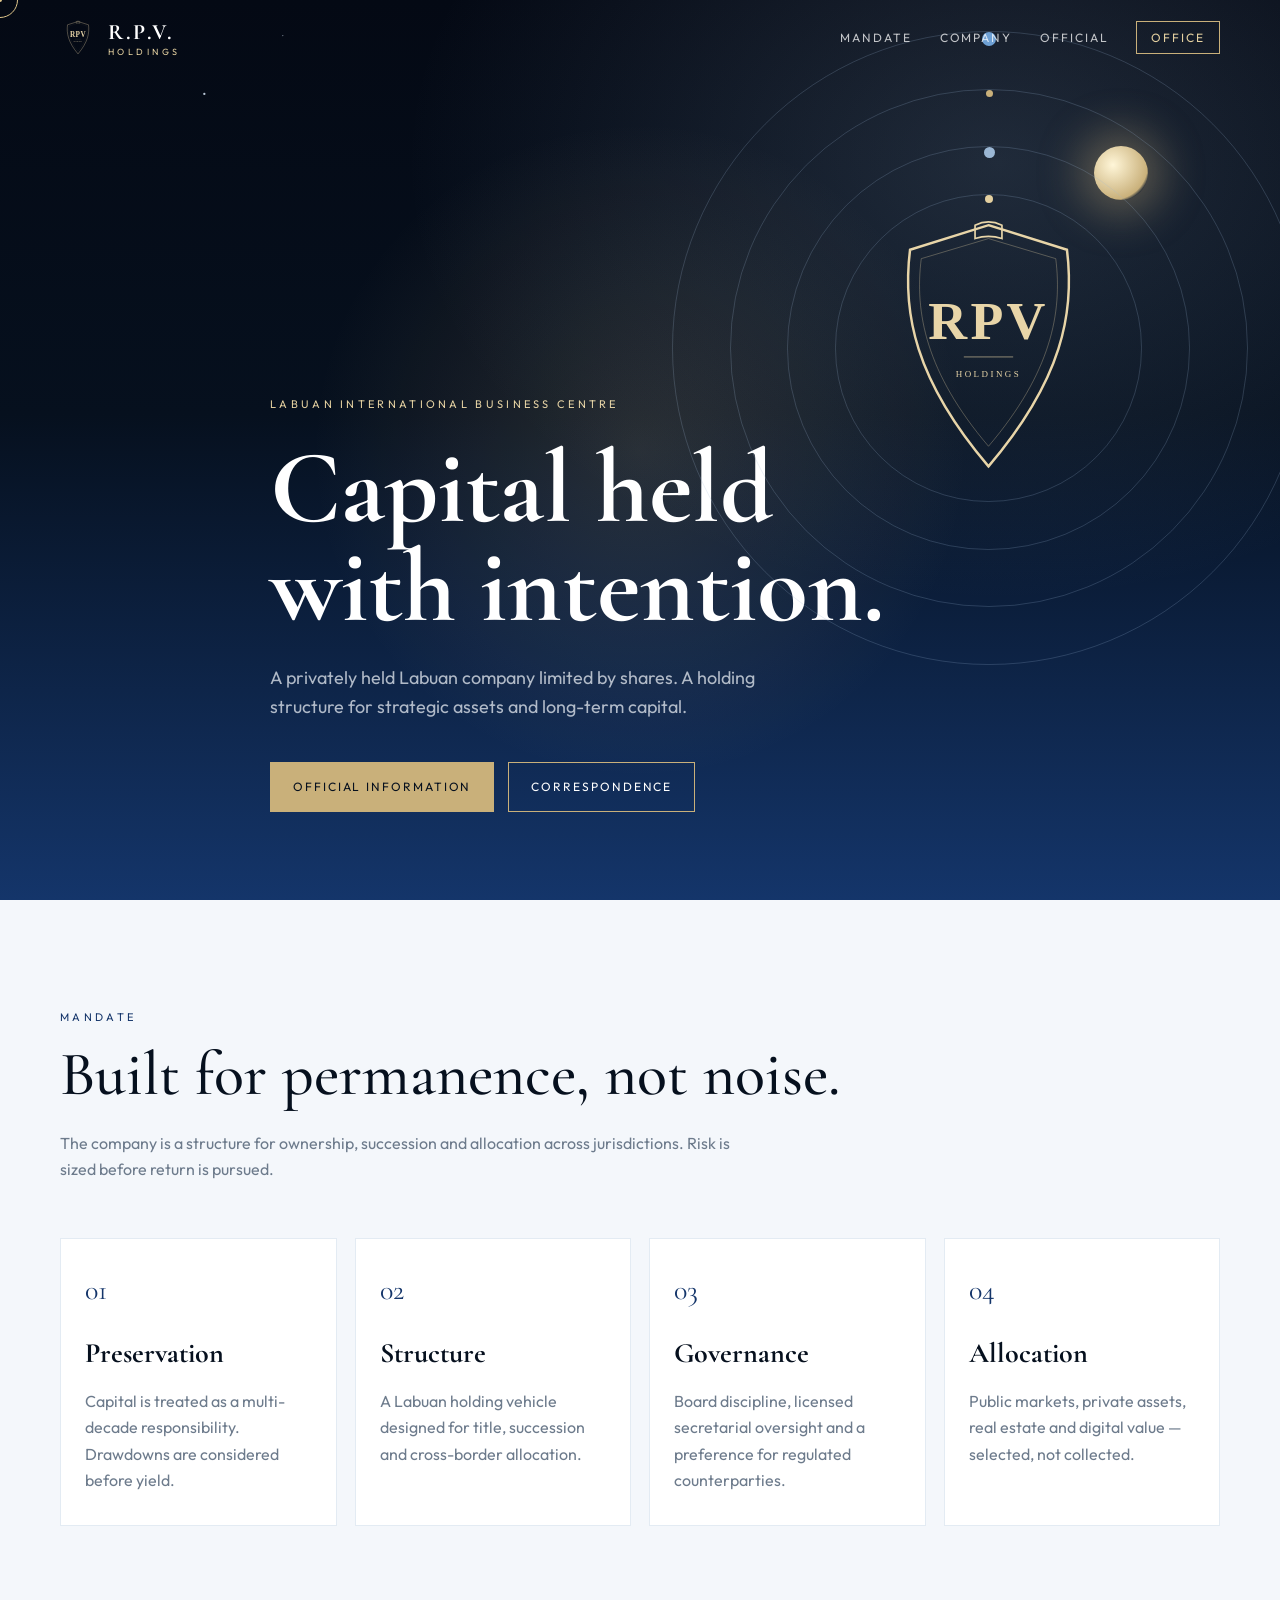
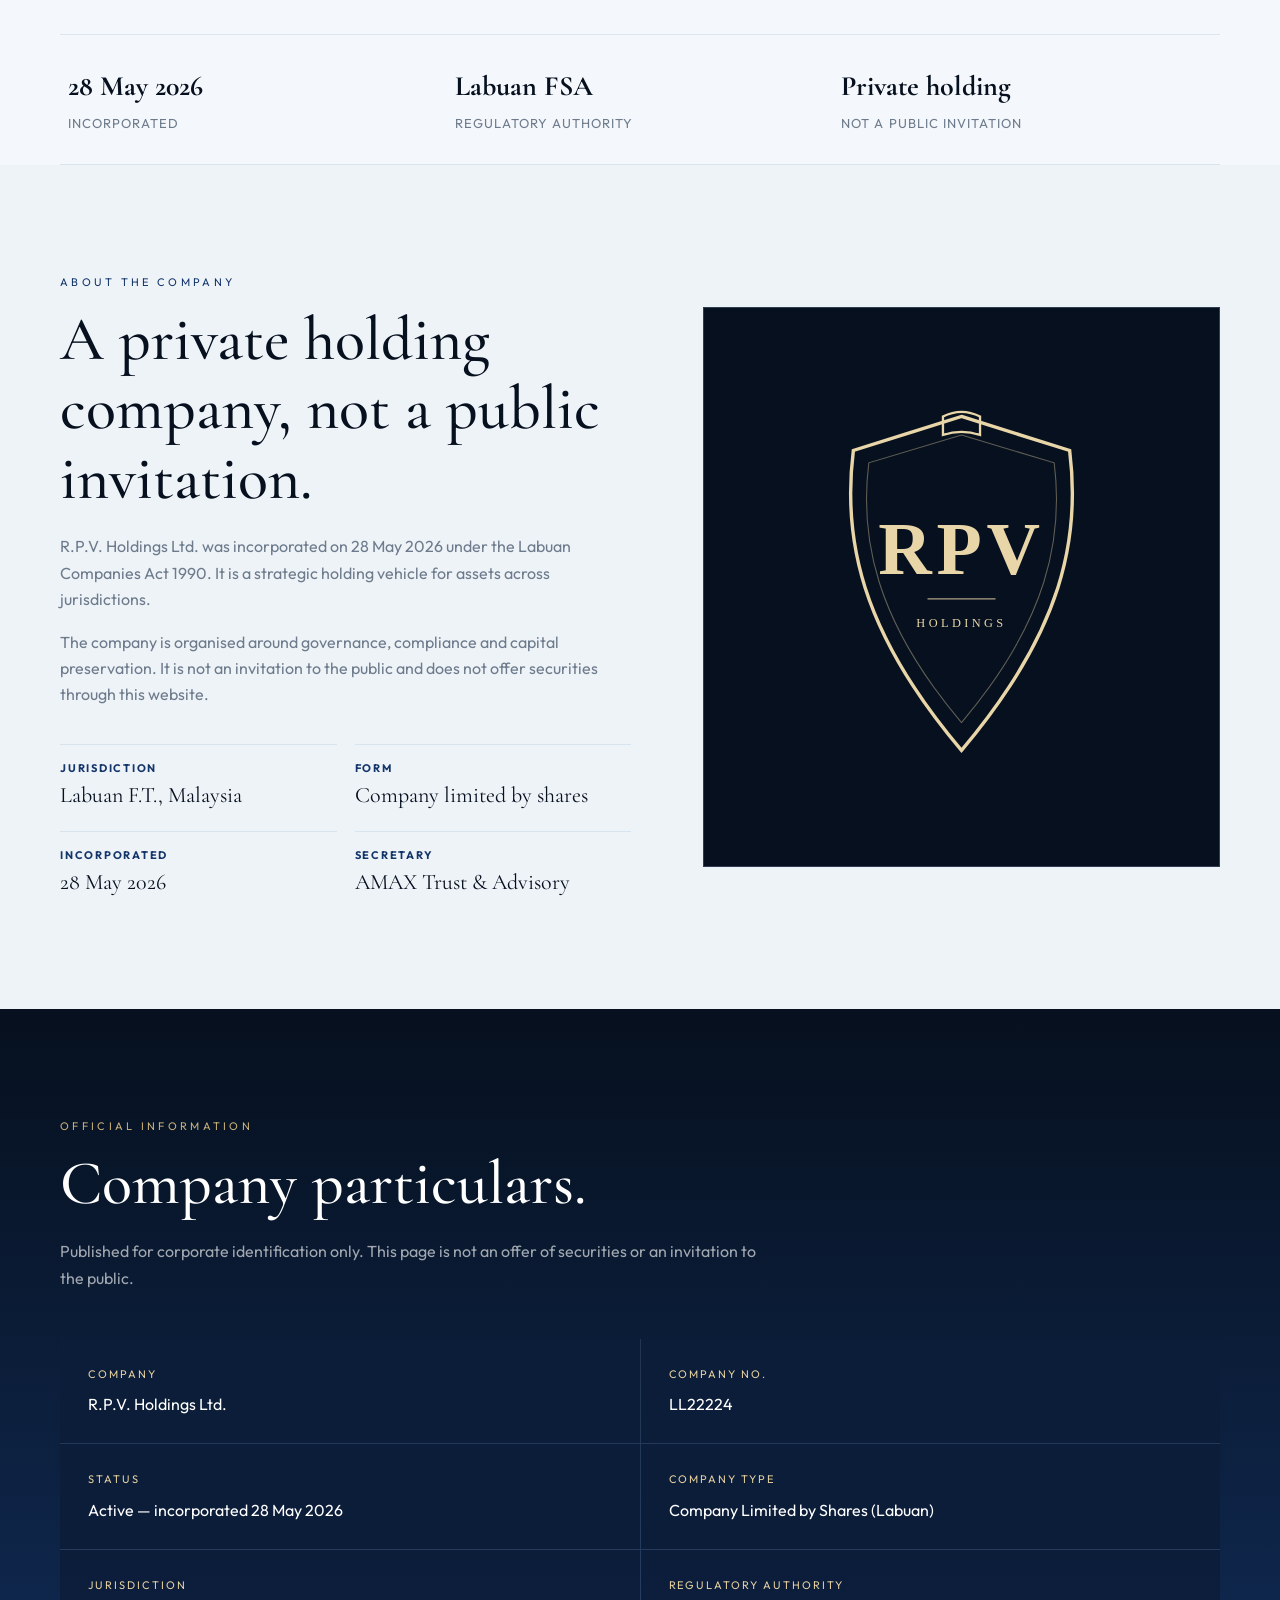
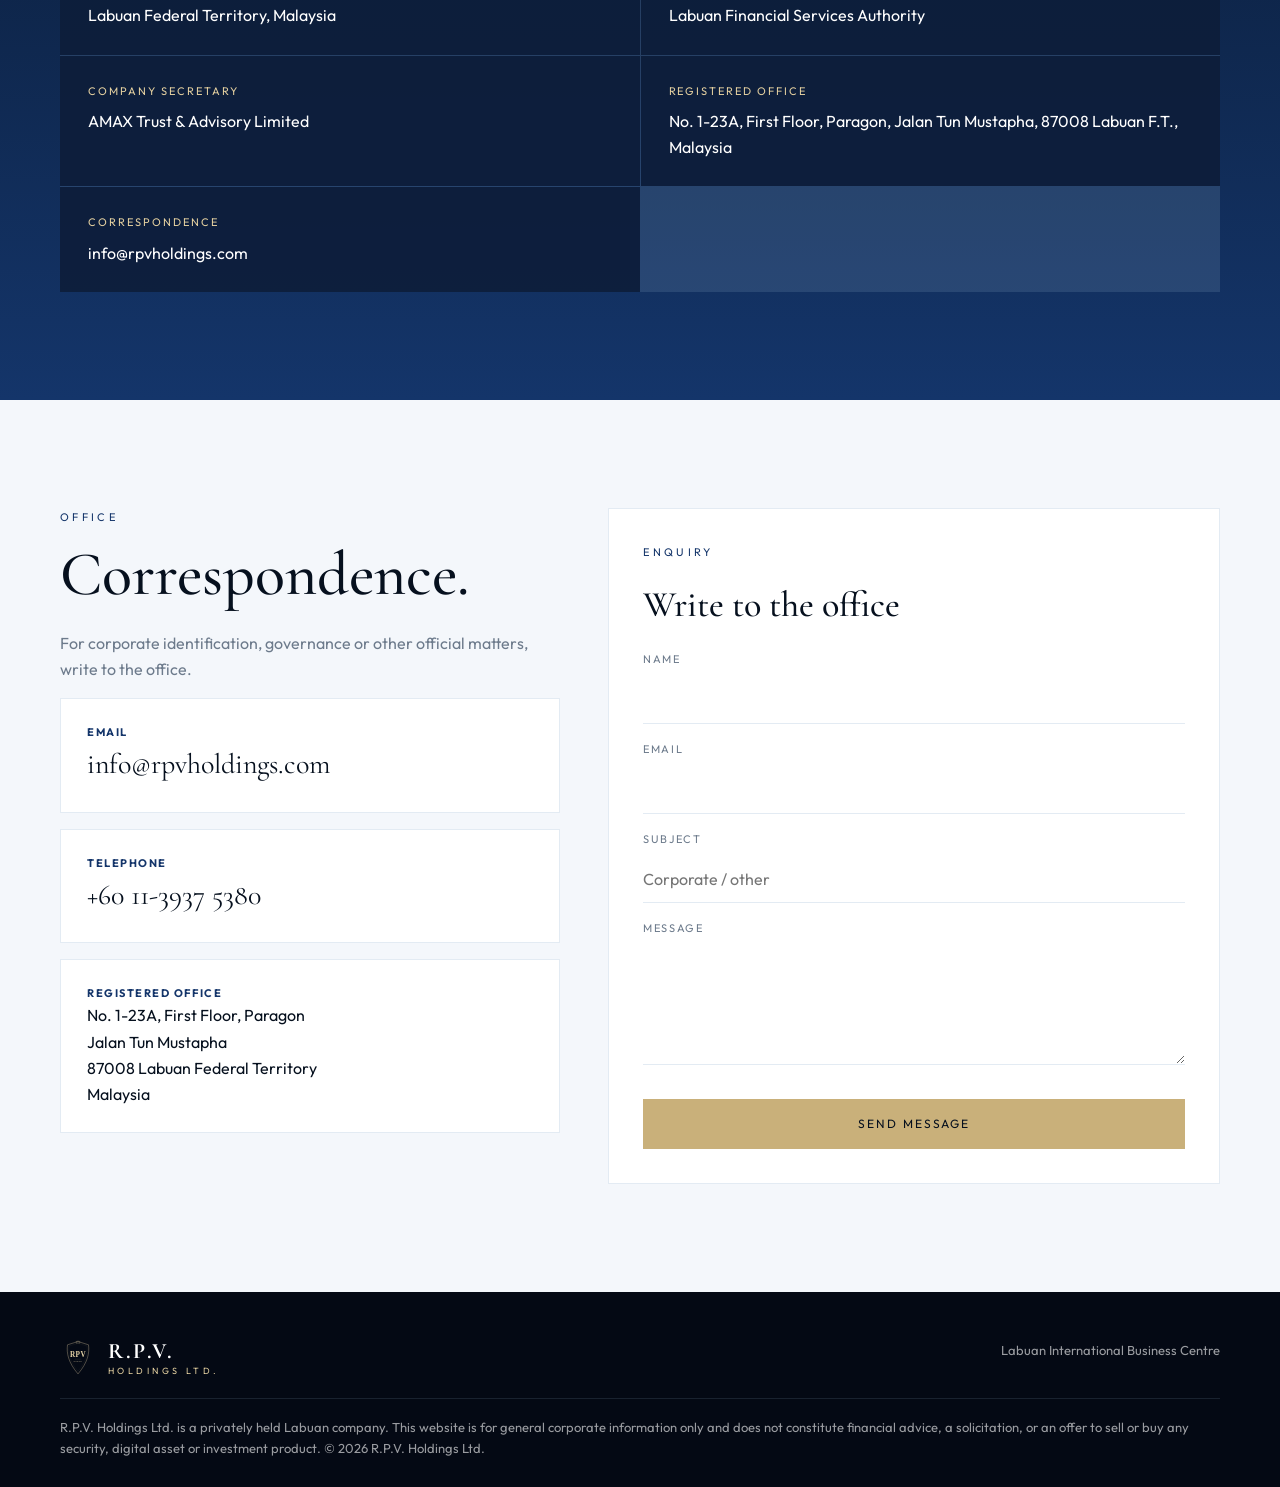
==== commit d771df3b: "Publish homepage and stylesheet" ====
--- a/index.html
+++ b/index.html
@@ -1,101 +1,148 @@
 <!DOCTYPE html>
 <html lang="en">
 <head>
-<meta charset="UTF-8" />
-<meta name="viewport" content="width=device-width, initial-scale=1.0" />
-<title>R.P.V. Holdings Ltd. | Labuan Holding Company</title>
-<link rel="icon" href="assets/crest-light.svg" />
-<link rel="preconnect" href="https://fonts.googleapis.com" />
-<link rel="preconnect" href="https://fonts.gstatic.com" crossorigin />
-<link href="https://fonts.googleapis.com/css2?family=Cormorant+Garamond:wght@400;500;600&family=Outfit:wght@300;400;500&display=swap" rel="stylesheet" />
-<link rel="stylesheet" href="css/styles.css" />
+  <meta charset="UTF-8" />
+  <meta name="viewport" content="width=device-width, initial-scale=1.0" />
+  <title>R.P.V. Holdings Ltd. | Labuan Holding Company</title>
+  <meta name="description" content="R.P.V. Holdings Ltd. is a privately held Labuan company limited by shares — a holding vehicle for long-term capital, governance and multi-jurisdiction assets." />
+  <link rel="icon" href="assets/crest-light.svg" />
+  <link rel="preconnect" href="https://fonts.googleapis.com" />
+  <link rel="preconnect" href="https://fonts.gstatic.com" crossorigin />
+  <link href="https://fonts.googleapis.com/css2?family=Cormorant+Garamond:wght@400;500;600&family=Outfit:wght@300;400;500&display=swap" rel="stylesheet" />
+  <link rel="stylesheet" href="css/styles.css" />
 </head>
 <body>
-<div class="cursor" id="cursor"></div>
-<div class="cursor-dot" id="cursorDot"></div>
-<div class="progress" id="progress"></div>
-<div class="loader" id="loader"><img class="loader-mark" src="assets/crest-light.svg" alt="" /><p class="loader-text">R.P.V. Holdings</p></div>
-<header class="nav" id="nav"><div class="nav-inner">
-<a class="brand" href="#top"><img src="assets/crest-light.svg" alt="R.P.V. Holdings crest" /><span class="brand-text"><strong>R.P.V.</strong><span>Holdings</span></span></a>
-<button class="menu-btn" id="menuBtn">Menu</button>
-<ul class="nav-links"><li><a href="#mandate">Mandate</a></li><li><a href="#about">Company</a></li><li><a href="#official">Official</a></li><li><a href="#contact" class="nav-cta">Enquire</a></li></ul>
-</div></header>
-<main id="top">
-<div class="spotlight" id="spotlight"></div>
-<canvas class="sky" id="sky"></canvas>
-<section class="hero">
-<div class="gold-veil"></div>
-<div class="system" id="system">
-<div class="sun"></div>
-<div class="ring r1"><i class="planet p1"></i></div>
-<div class="ring r2"><i class="planet p2"></i></div>
-<div class="ring r3"><i class="planet p3"></i></div>
-<div class="ring r4"><i class="planet p4"></i></div>
-<div class="crest-stage"><img class="hero-crest" id="heroCrest" src="assets/crest-light.svg" alt="" /></div>
-</div>
-<img class="scroll-crest" id="scrollCrest" src="assets/crest-light.svg" alt="" />
-<div class="wrap hero-copy">
-<p class="eyebrow">Labuan International Business Centre</p>
-<h1><span><b>Capital held</b></span><span><b>with intention.</b></span></h1>
-<p class="lead">A privately held Labuan company limited by shares. Built as a holding structure for strategic assets, family capital and long-horizon allocation.</p>
-<div class="hero-actions"><a class="btn btn-gold" href="#official">Official information</a><a class="btn btn-ghost" href="#contact">Corporate enquiry</a></div>
-</div>
-</section>
-<section class="section" id="mandate"><div class="wrap">
-<p class="kicker reveal">Mandate</p><h2 class="reveal">Built for permanence, not noise.</h2>
-<p class="muted reveal">The company is a quiet architecture for ownership: clarity of title, disciplined risk, and the preservation of optionality across jurisdictions.</p>
-<div class="grid-4">
-<article class="card reveal"><div class="num">01</div><h3>Preservation</h3><p>Capital is treated as a multi-decade responsibility.</p></article>
-<article class="card reveal"><div class="num">02</div><h3>Structure</h3><p>A Labuan holding vehicle for ownership, succession and cross-border allocation.</p></article>
-<article class="card reveal"><div class="num">03</div><h3>Governance</h3><p>Board discipline, licensed secretarial oversight and regulated counterparties.</p></article>
-<article class="card reveal"><div class="num">04</div><h3>Allocation</h3><p>Public markets, private assets, real estate and digital value.</p></article>
-</div></div></section>
-<div class="wrap"><div class="strip">
-<div class="reveal"><b>28 May 2026</b><span>Incorporated</span></div>
-<div class="reveal"><b>Labuan FSA</b><span>Regulatory authority</span></div>
-<div class="reveal"><b>LL22224</b><span>Company number</span></div>
-</div></div>
-<section class="section about" id="about"><div class="wrap about-grid"><div>
-<p class="kicker reveal">About the company</p>
-<h2 class="reveal">A private holding company, not a public invitation.</h2>
-<p class="muted reveal">R.P.V. Holdings Ltd. was incorporated on 28 May 2026 under the Labuan Companies Act 1990.</p>
-<div class="facts">
-<div class="fact reveal"><b>Jurisdiction</b><span>Labuan F.T., Malaysia</span></div>
-<div class="fact reveal"><b>Form</b><span>Company limited by shares</span></div>
-<div class="fact reveal"><b>Incorporated</b><span>28 May 2026</span></div>
-<div class="fact reveal"><b>Secretary</b><span>AMAX Trust &amp; Advisory</span></div>
-</div></div><div class="portrait reveal"></div></div></section>
-<section class="section official" id="official"><div class="wrap">
-<p class="kicker reveal">Official information</p><h2 class="reveal">Company particulars.</h2>
-<p class="muted reveal" style="color:rgba(255,255,255,.62)">Published for corporate identification only.</p>
-<div class="table">
-<div class="cell reveal"><small>Company</small>R.P.V. Holdings Ltd.</div>
-<div class="cell reveal"><small>Company no.</small>LL22224</div>
-<div class="cell reveal"><small>Status</small>Active — incorporated 28 May 2026</div>
-<div class="cell reveal"><small>Company type</small>Company Limited by Shares (Labuan)</div>
-<div class="cell reveal"><small>Jurisdiction</small>Labuan Federal Territory, Malaysia</div>
-<div class="cell reveal"><small>Regulatory authority</small>Labuan Financial Services Authority</div>
-<div class="cell reveal"><small>Company secretary</small>AMAX Trust &amp; Advisory Limited</div>
-<div class="cell reveal"><small>Registered office</small>No. 1-23A, First Floor, Paragon, Jalan Tun Mustapha, 87008 Labuan F.T., Malaysia</div>
-<div class="cell reveal"><small>Correspondence</small>info@rpvholdings.com</div>
-</div></div></section>
-<section class="section" id="contact"><div class="wrap contact-grid"><div>
-<p class="kicker reveal">Contact</p><h2 class="reveal">Let’s connect.</h2>
-<div class="contact-card reveal"><b>Email</b><a href="mailto:info@rpvholdings.com">info@rpvholdings.com</a></div>
-<div class="contact-card reveal"><b>Phone</b><a href="tel:+601139375380">+60 11-3937 5380</a></div>
-<div class="contact-card reveal"><b>Registered address</b><p>No. 1-23A, First Floor, Paragon<br>Jalan Tun Mustapha<br>87008 Labuan Federal Territory<br>Malaysia</p></div>
-</div>
-<form class="reveal" action="mailto:info@rpvholdings.com" method="post" enctype="text/plain">
-<p class="kicker">Enquiry</p>
-<label for="name">Name</label><input id="name" name="Name" required />
-<label for="email">Email</label><input id="email" type="email" name="Email" required />
-<label for="message">Message</label><textarea id="message" name="Message" required></textarea>
-<button class="btn btn-gold" type="submit">Send message</button>
-</form></div></section>
-</main>
-<footer class="footer"><div class="wrap">
-<div class="footer-top"><div class="brand"><img src="assets/crest-light.svg" alt="" /><span class="brand-text"><strong>R.P.V.</strong><span>Holdings Ltd.</span></span></div><p>Labuan International Business Centre</p></div>
-<p class="legal">R.P.V. Holdings Ltd. is a privately held Labuan company. This website is for general corporate information only. © 2026 R.P.V. Holdings Ltd.</p>
-</div></footer>
-<script src="js/main.js"></script>
-</body></html>
+  <div class="cursor" id="cursor"></div>
+  <div class="cursor-dot" id="cursorDot"></div>
+  <div class="progress" id="progress"></div>
+  <div class="loader" id="loader">
+    <img class="loader-mark" src="assets/crest-light.svg" alt="" />
+    <p class="loader-text">R.P.V. Holdings</p>
+  </div>
+  <header class="nav" id="nav">
+    <div class="nav-inner">
+      <a class="brand" href="#top">
+        <img src="assets/crest-light.svg" alt="R.P.V. Holdings crest" />
+        <span class="brand-text"><strong>R.P.V.</strong><span>Holdings</span></span>
+      </a>
+      <button class="menu-btn" id="menuBtn" aria-label="Open menu">Menu</button>
+      <ul class="nav-links">
+        <li><a href="#mandate">Mandate</a></li>
+        <li><a href="#about">Company</a></li>
+        <li><a href="#official">Official</a></li>
+        <li><a href="#contact" class="nav-cta">Office</a></li>
+      </ul>
+    </div>
+  </header>
+  <main id="top">
+    <div class="spotlight" id="spotlight"></div>
+    <section class="hero">
+      <canvas class="sky" id="sky"></canvas>
+      <div class="gold-veil"></div>
+      <div class="system" id="system">
+        <div class="sun" id="sun"></div>
+        <div class="ring r1"><i class="planet p1"></i></div>
+        <div class="ring r2"><i class="planet p2"></i></div>
+        <div class="ring r3"><i class="planet p3"></i></div>
+        <div class="ring r4"><i class="planet p4"></i></div>
+        <div class="crest-stage" id="crestStage">
+          <img class="hero-crest" id="heroCrest" src="assets/crest-light.svg" alt="" />
+        </div>
+      </div>
+      <div class="wrap hero-copy">
+        <p class="eyebrow">Labuan International Business Centre</p>
+        <h1><span><b>Capital held</b></span><span><b>with intention.</b></span></h1>
+        <p class="lead">A privately held Labuan company limited by shares. A holding structure for strategic assets and long-term capital.</p>
+        <div class="hero-actions">
+          <a class="btn btn-gold" href="#official">Official information</a>
+          <a class="btn btn-ghost" href="#contact">Correspondence</a>
+        </div>
+      </div>
+    </section>
+    <section class="section" id="mandate">
+      <div class="wrap">
+        <p class="kicker">Mandate</p>
+        <h2>Built for permanence, not noise.</h2>
+        <p class="muted">The company is a structure for ownership, succession and allocation across jurisdictions. Risk is sized before return is pursued.</p>
+        <div class="grid-4">
+          <article class="card"><div class="num">01</div><h3>Preservation</h3><p>Capital is treated as a multi-decade responsibility. Drawdowns are considered before yield.</p></article>
+          <article class="card"><div class="num">02</div><h3>Structure</h3><p>A Labuan holding vehicle designed for title, succession and cross-border allocation.</p></article>
+          <article class="card"><div class="num">03</div><h3>Governance</h3><p>Board discipline, licensed secretarial oversight and a preference for regulated counterparties.</p></article>
+          <article class="card"><div class="num">04</div><h3>Allocation</h3><p>Public markets, private assets, real estate and digital value — selected, not collected.</p></article>
+        </div>
+      </div>
+    </section>
+    <div class="wrap"><div class="strip">
+      <div><b>28 May 2026</b><span>Incorporated</span></div>
+      <div><b>Labuan FSA</b><span>Regulatory authority</span></div>
+      <div><b>Private holding</b><span>Not a public invitation</span></div>
+    </div></div>
+    <section class="section about" id="about">
+      <div class="wrap about-grid">
+        <div>
+          <p class="kicker">About the company</p>
+          <h2>A private holding company, not a public invitation.</h2>
+          <p class="muted">R.P.V. Holdings Ltd. was incorporated on 28 May 2026 under the Labuan Companies Act 1990. It is a strategic holding vehicle for assets across jurisdictions.</p>
+          <p class="muted" style="margin-top:16px">The company is organised around governance, compliance and capital preservation. It is not an invitation to the public and does not offer securities through this website.</p>
+          <div class="facts">
+            <div class="fact"><b>Jurisdiction</b><span>Labuan F.T., Malaysia</span></div>
+            <div class="fact"><b>Form</b><span>Company limited by shares</span></div>
+            <div class="fact"><b>Incorporated</b><span>28 May 2026</span></div>
+            <div class="fact"><b>Secretary</b><span>AMAX Trust &amp; Advisory</span></div>
+          </div>
+        </div>
+        <div class="portrait" role="img" aria-label="R.P.V. Holdings crest"></div>
+      </div>
+    </section>
+    <section class="section official" id="official">
+      <div class="wrap">
+        <p class="kicker">Official information</p>
+        <h2>Company particulars.</h2>
+        <p class="muted" style="color:rgba(255,255,255,.62)">Published for corporate identification only. This page is not an offer of securities or an invitation to the public.</p>
+        <div class="table">
+          <div class="cell"><small>Company</small>R.P.V. Holdings Ltd.</div>
+          <div class="cell"><small>Company no.</small>LL22224</div>
+          <div class="cell"><small>Status</small>Active — incorporated 28 May 2026</div>
+          <div class="cell"><small>Company type</small>Company Limited by Shares (Labuan)</div>
+          <div class="cell"><small>Jurisdiction</small>Labuan Federal Territory, Malaysia</div>
+          <div class="cell"><small>Regulatory authority</small>Labuan Financial Services Authority</div>
+          <div class="cell"><small>Company secretary</small>AMAX Trust &amp; Advisory Limited</div>
+          <div class="cell"><small>Registered office</small>No. 1-23A, First Floor, Paragon, Jalan Tun Mustapha, 87008 Labuan F.T., Malaysia</div>
+          <div class="cell"><small>Correspondence</small>info@rpvholdings.com</div>
+        </div>
+      </div>
+    </section>
+    <section class="section" id="contact">
+      <div class="wrap contact-grid">
+        <div>
+          <p class="kicker">Office</p>
+          <h2>Correspondence.</h2>
+          <p class="muted">For corporate identification, governance or other official matters, write to the office.</p>
+          <div class="contact-card"><b>Email</b><a href="mailto:info@rpvholdings.com">info@rpvholdings.com</a></div>
+          <div class="contact-card"><b>Telephone</b><a href="tel:+601139375380">+60 11-3937 5380</a></div>
+          <div class="contact-card"><b>Registered office</b><p>No. 1-23A, First Floor, Paragon<br>Jalan Tun Mustapha<br>87008 Labuan Federal Territory<br>Malaysia</p></div>
+        </div>
+        <form action="mailto:info@rpvholdings.com" method="post" enctype="text/plain">
+          <p class="kicker">Enquiry</p>
+          <h3 style="font-family:'Cormorant Garamond',serif;font-size:36px;font-weight:500;">Write to the office</h3>
+          <label for="name">Name</label><input id="name" name="Name" required />
+          <label for="email">Email</label><input id="email" type="email" name="Email" required />
+          <label for="subject">Subject</label><input id="subject" name="Subject" placeholder="Corporate / other" />
+          <label for="message">Message</label><textarea id="message" name="Message" required></textarea>
+          <button class="btn btn-gold" type="submit">Send message</button>
+        </form>
+      </div>
+    </section>
+  </main>
+  <footer class="footer">
+    <div class="wrap">
+      <div class="footer-top">
+        <div class="brand"><img src="assets/crest-light.svg" alt="" /><span class="brand-text"><strong>R.P.V.</strong><span>Holdings Ltd.</span></span></div>
+        <p>Labuan International Business Centre</p>
+      </div>
+      <p class="legal">R.P.V. Holdings Ltd. is a privately held Labuan company. This website is for general corporate information only and does not constitute financial advice, a solicitation, or an offer to sell or buy any security, digital asset or investment product. © 2026 R.P.V. Holdings Ltd.</p>
+    </div>
+  </footer>
+  <script src="js/main.js"></script>
+</body>
+</html>
--- a/css/styles.css
+++ b/css/styles.css
@@ -0,0 +1 @@
+:root{--ink:#06101e;--navy:#0a1a36;--sapphire:#14356a;--gold:#c9b07a;--gold-2:#e4d0a0;--ivory:#eef3f8;--paper:#f4f7fb;--stone:#6d7b8c;--line:rgba(155,183,212,.28);--shadow:0 28px 70px rgba(6,16,30,.12)}*{box-sizing:border-box;margin:0;padding:0}html{scroll-behavior:smooth}body{font-family:Outfit,sans-serif;color:var(--ink);background:var(--paper);line-height:1.65;overflow-x:hidden}img,svg{max-width:100%;display:block}a{color:inherit;text-decoration:none}button{font:inherit;background:none;border:0;color:inherit}.wrap{width:min(1160px,calc(100% - 40px));margin:0 auto}.cursor,.cursor-dot{position:fixed;top:0;left:0;pointer-events:none;z-index:200;border-radius:50%;mix-blend-mode:difference}.cursor{width:36px;height:36px;margin:-18px 0 0 -18px;border:1px solid #e4d0a0}.cursor-dot{width:4px;height:4px;margin:-2px 0 0 -2px;background:#e4d0a0}.progress{position:fixed;top:0;left:0;height:2px;width:0;background:linear-gradient(90deg,#14356a,var(--gold));z-index:80}.loader{position:fixed;inset:0;background:#040914;z-index:100;display:grid;place-items:center}.loader.hide{opacity:0;visibility:hidden}.loader-mark{width:96px}.loader-text{position:absolute;bottom:12vh;color:var(--gold-2);letter-spacing:.42em;font-size:11px;text-transform:uppercase}.nav{position:fixed;inset:0 0 auto;z-index:50;display:flex;justify-content:center;padding:20px 0}.nav.scrolled{background:rgba(4,9,20,.9);backdrop-filter:blur(18px);padding:10px 0}.nav-inner{width:min(1160px,calc(100% - 40px));display:flex;align-items:center;justify-content:space-between}.brand{display:flex;align-items:center;gap:12px;color:#fff}.brand img{width:36px;height:36px}.brand-text{display:flex;flex-direction:column;line-height:1}.brand-text strong{font-family:"Cormorant Garamond",serif;font-size:22px;letter-spacing:.12em}.brand-text span{margin-top:4px;font-size:9px;letter-spacing:.38em;color:var(--gold-2);text-transform:uppercase}.nav-links{display:flex;gap:28px;list-style:none;font-size:12px;letter-spacing:.16em;text-transform:uppercase;color:rgba(255,255,255,.74)}.nav-cta{border:1px solid var(--gold);color:var(--gold-2)!important;padding:8px 14px}.menu-btn{display:none;width:42px;height:42px;border:1px solid rgba(201,176,122,.4);color:var(--gold-2)}.hero{min-height:100vh;background:radial-gradient(ellipse at 78% 18%,rgba(155,183,212,.18),transparent 42%),linear-gradient(180deg,#040914,#06101e 46%,#14356a);color:#fff;display:grid;align-items:end;padding:150px 0 88px;position:relative;overflow:hidden}.system{position:absolute;right:4%;top:12%;width:min(42vw,480px);height:min(42vw,480px);pointer-events:none;z-index:2}.sun{position:absolute;left:72%;top:8%;width:54px;height:54px;border-radius:50%;background:radial-gradient(circle at 35% 35%,#fff6d8,#c9b07a 70%,transparent 78%);box-shadow:0 0 40px 16px rgba(201,176,122,.35);animation:sunPulse 4.8s ease-in-out infinite}@keyframes sunPulse{50%{transform:scale(1.08)}}.ring{position:absolute;inset:8%;border:1px solid rgba(155,183,212,.22);border-radius:50%;animation:orbitSpin linear infinite}.r1{inset:18%;animation-duration:18s}.r2{inset:8%;animation-duration:28s;animation-direction:reverse}.r3{inset:-4%;animation-duration:42s}.r4{inset:-16%;animation-duration:56s;animation-direction:reverse}@keyframes orbitSpin{to{transform:rotate(360deg)}}.planet{position:absolute;top:0;left:50%;border-radius:50%;display:block}.p1{width:8px;height:8px;background:#e4d0a0;margin-left:-4px}.p2{width:11px;height:11px;background:#9bb7d4;margin-left:-5px}.p3{width:7px;height:7px;background:#c9b07a;margin-left:-3px}.p4{width:14px;height:14px;background:#6ea0d4;margin-left:-7px}.system .crest-stage{position:absolute;inset:22%}.system .hero-crest{width:100%;height:100%;position:relative;right:auto;top:auto}.hero-copy{position:relative;z-index:1;max-width:740px}.eyebrow{display:inline-flex;align-items:center;gap:14px;color:var(--gold-2);letter-spacing:.3em;text-transform:uppercase;font-size:11px;margin-bottom:26px}.hero h1{font-family:"Cormorant Garamond",serif;font-weight:500;font-size:clamp(52px,8.4vw,104px);line-height:.95;margin-bottom:26px}.hero h1 span{display:block}.hero .lead{max-width:540px;color:rgba(238,243,248,.72);font-size:18px;margin-bottom:40px}.hero-actions{display:flex;gap:14px;flex-wrap:wrap}.btn{display:inline-flex;align-items:center;justify-content:center;min-height:50px;padding:0 22px;border:1px solid var(--gold);letter-spacing:.16em;text-transform:uppercase;font-size:12px}.btn-gold{background:var(--gold);color:var(--ink)}.btn-ghost{color:#fff}.section{padding:108px 0}.kicker{color:var(--sapphire);letter-spacing:.3em;text-transform:uppercase;font-size:11px;margin-bottom:14px}.official .kicker{color:var(--gold)}h2{font-family:"Cormorant Garamond",serif;font-size:clamp(32px,7vw,62px);font-weight:500;line-height:1.12;margin-bottom:20px}.muted{color:var(--stone);max-width:64ch}.grid-4{display:grid;grid-template-columns:repeat(4,1fr);gap:18px;margin-top:56px}.card{background:#fff;border:1px solid var(--line);padding:28px 24px 32px}.glowable.lit,.card:hover,.cell:hover,.contact-card:hover,.fact:hover,.strip div:hover,form:hover{border-color:var(--gold);box-shadow:0 0 0 1px rgba(201,176,122,.45),0 18px 40px rgba(20,53,106,.12)}.cell.lit,.cell:hover{background:#14356a}.card .num,.card h3{font-family:"Cormorant Garamond",serif}.card .num{color:var(--sapphire);font-size:28px;margin-bottom:16px}.card h3{font-size:28px;margin-bottom:12px}.card p{color:var(--stone)}.strip{display:grid;grid-template-columns:repeat(3,1fr);border-top:1px solid var(--line);border-bottom:1px solid var(--line)}.strip div{padding:28px 8px}.strip b{display:block;font-family:"Cormorant Garamond",serif;font-size:28px}.strip span{color:var(--stone);font-size:13px;letter-spacing:.08em;text-transform:uppercase}.about{background:var(--ivory)}.about-grid{display:grid;grid-template-columns:1.05fr .95fr;gap:72px;align-items:center}.portrait{min-height:560px;background:url("../assets/crest-light.svg") center/60% no-repeat #06101e;border:1px solid var(--line)}.facts{display:grid;grid-template-columns:1fr 1fr;gap:18px;margin-top:36px}.fact{border-top:1px solid var(--line);padding-top:14px}.fact b{display:block;font-size:11px;letter-spacing:.16em;text-transform:uppercase;color:var(--sapphire)}.fact span{font-family:"Cormorant Garamond",serif;font-size:22px}.official{background:linear-gradient(180deg,#06101e,#14356a);color:#fff}.official h2{color:#fff}.table{margin-top:48px;display:grid;grid-template-columns:1fr 1fr;gap:1px;background:rgba(155,183,212,.16)}.cell{background:rgba(10,26,54,.88);padding:26px 28px}.cell small{display:block;color:var(--gold-2);letter-spacing:.18em;text-transform:uppercase;font-size:11px;margin-bottom:8px}.contact-grid{display:grid;grid-template-columns:.9fr 1.1fr;gap:48px}.contact-card{background:#fff;border:1px solid var(--line);padding:24px 26px;margin:16px 0 0}.contact-card b{display:block;letter-spacing:.14em;text-transform:uppercase;font-size:11px;color:var(--sapphire)}.contact-card a{font-family:"Cormorant Garamond",serif;font-size:28px}form{background:#fff;border:1px solid var(--line);padding:34px}label{display:block;font-size:11px;letter-spacing:.14em;text-transform:uppercase;margin:16px 0 8px;color:var(--stone)}input,textarea{width:100%;border:0;border-bottom:1px solid var(--line);background:transparent;padding:10px 0;font:inherit;outline:none}textarea{min-height:120px}form button{margin-top:26px;width:100%}.footer{background:#040914;color:rgba(255,255,255,.6);padding:48px 0 28px;font-size:13px}.footer-top{display:flex;justify-content:space-between;border-bottom:1px solid rgba(155,183,212,.14);padding-bottom:22px;margin-bottom:18px}.sky{position:absolute;inset:0;pointer-events:none;z-index:0}.spotlight{position:fixed;width:680px;height:680px;margin:-340px 0 0 -340px;pointer-events:none;z-index:3;background:radial-gradient(circle,rgba(201,176,122,.16),transparent 68%);mix-blend-mode:screen}@media(max-width:900px){body,a,button{cursor:auto}.cursor,.cursor-dot,.spotlight,.system{display:none}.section{padding:64px 0;overflow:hidden}h2{font-size:clamp(28px,8.4vw,40px);line-height:1.2}.hero{min-height:auto;padding:118px 0 56px;align-items:start}.hero h1{font-size:clamp(36px,11vw,56px);line-height:1.08}.menu-btn{display:grid;place-items:center}.nav-links{display:none;position:absolute;top:100%;left:0;right:0;background:#040914;flex-direction:column;padding:18px 24px 28px;gap:18px}.nav.open .nav-links{display:flex}.grid-4,.about-grid,.table,.contact-grid,.facts,.footer-top,.strip{grid-template-columns:1fr}.portrait{min-height:320px}}
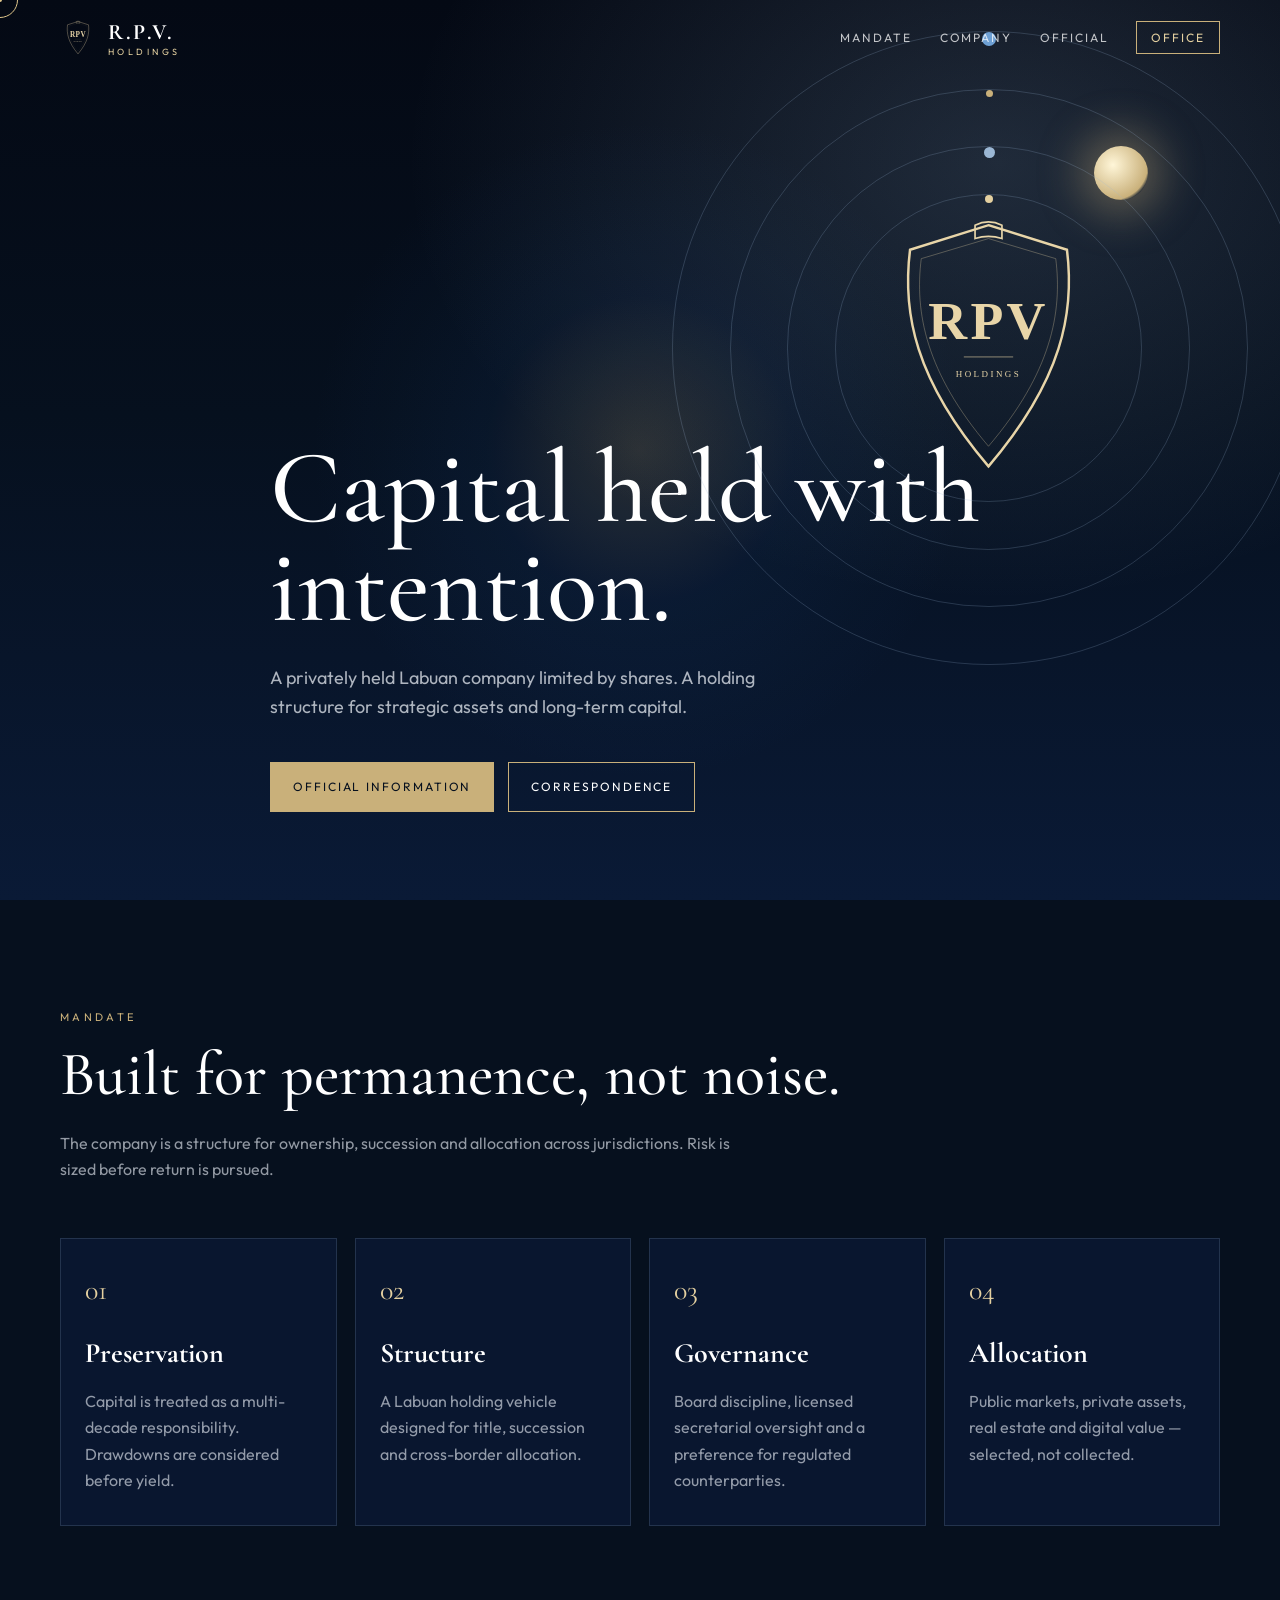
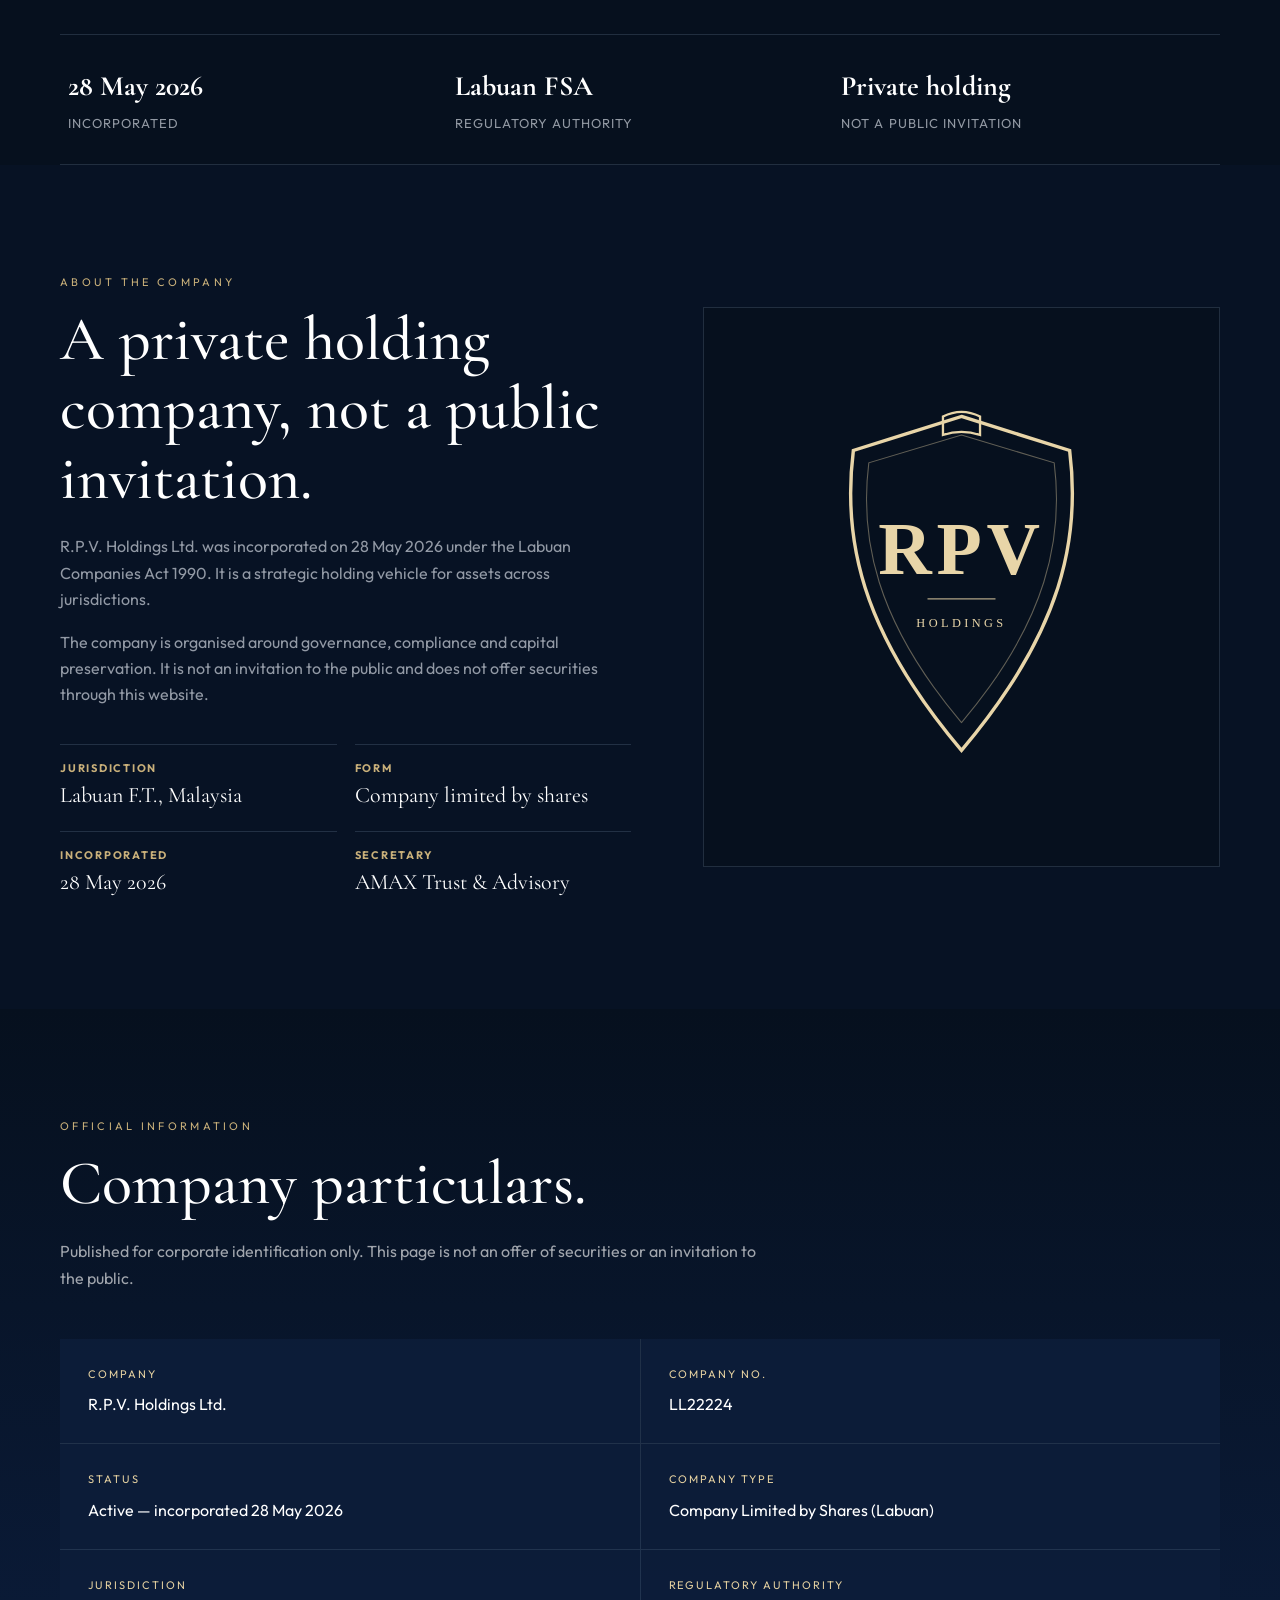
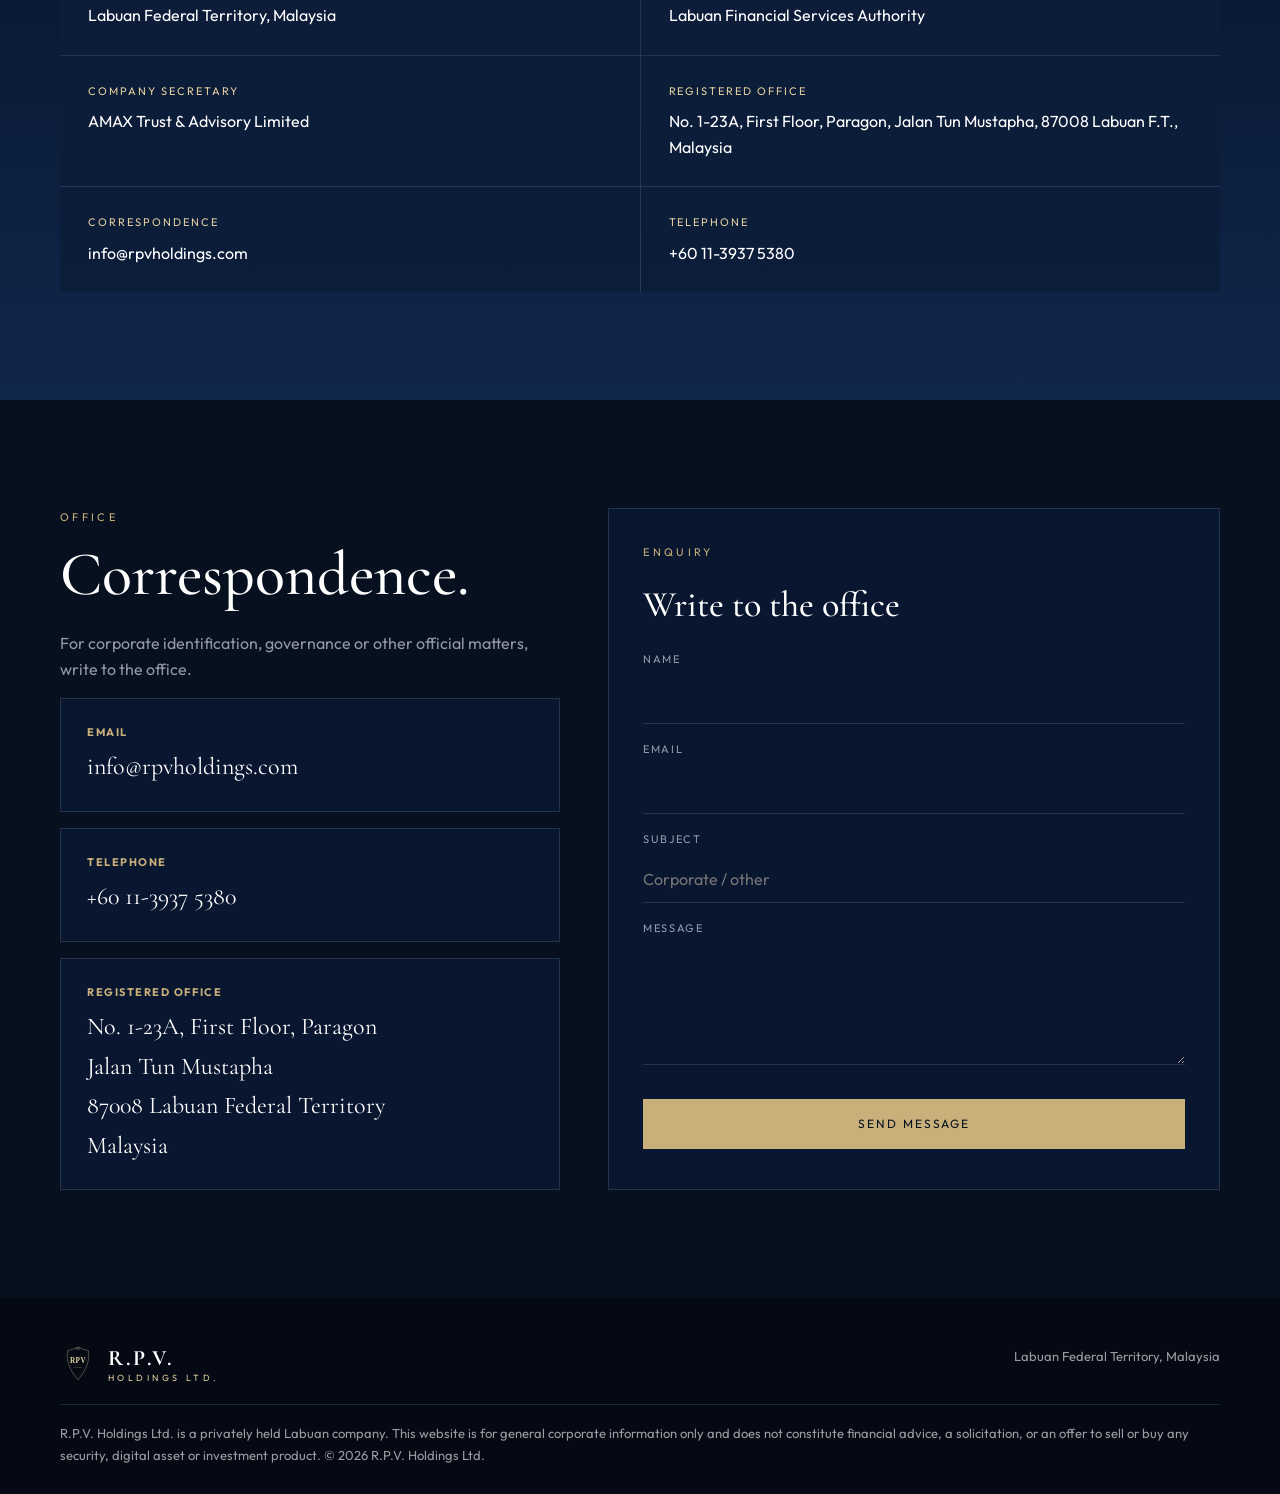
==== commit 16b4578f: "Fix headline spacing, fill empty particulars cell, remove Labuan IBFC line" ====
--- a/index.html
+++ b/index.html
@@ -50,8 +50,7 @@
         </div>
       </div>
       <div class="wrap hero-copy">
-        <p class="eyebrow">Labuan International Business Centre</p>
-        <h1><span><b>Capital held</b></span><span><b>with intention.</b></span></h1>
+        <h1>Capital held with intention.</h1>
         <p class="lead">A privately held Labuan company limited by shares. A holding structure for strategic assets and long-term capital.</p>
         <div class="hero-actions">
           <a class="btn btn-gold" href="#official">Official information</a>
@@ -109,6 +108,7 @@
           <div class="cell"><small>Company secretary</small>AMAX Trust &amp; Advisory Limited</div>
           <div class="cell"><small>Registered office</small>No. 1-23A, First Floor, Paragon, Jalan Tun Mustapha, 87008 Labuan F.T., Malaysia</div>
           <div class="cell"><small>Correspondence</small>info@rpvholdings.com</div>
+          <div class="cell"><small>Telephone</small>+60 11-3937 5380</div>
         </div>
       </div>
     </section>
@@ -138,7 +138,7 @@
     <div class="wrap">
       <div class="footer-top">
         <div class="brand"><img src="assets/crest-light.svg" alt="" /><span class="brand-text"><strong>R.P.V.</strong><span>Holdings Ltd.</span></span></div>
-        <p>Labuan International Business Centre</p>
+        <p>Labuan Federal Territory, Malaysia</p>
       </div>
       <p class="legal">R.P.V. Holdings Ltd. is a privately held Labuan company. This website is for general corporate information only and does not constitute financial advice, a solicitation, or an offer to sell or buy any security, digital asset or investment product. © 2026 R.P.V. Holdings Ltd.</p>
     </div>
--- a/css/styles.css
+++ b/css/styles.css
@@ -1 +1 @@
-:root{--ink:#06101e;--navy:#0a1a36;--sapphire:#14356a;--gold:#c9b07a;--gold-2:#e4d0a0;--ivory:#eef3f8;--paper:#f4f7fb;--stone:#6d7b8c;--line:rgba(155,183,212,.28);--shadow:0 28px 70px rgba(6,16,30,.12)}*{box-sizing:border-box;margin:0;padding:0}html{scroll-behavior:smooth}body{font-family:Outfit,sans-serif;color:var(--ink);background:var(--paper);line-height:1.65;overflow-x:hidden}img,svg{max-width:100%;display:block}a{color:inherit;text-decoration:none}button{font:inherit;background:none;border:0;color:inherit}.wrap{width:min(1160px,calc(100% - 40px));margin:0 auto}.cursor,.cursor-dot{position:fixed;top:0;left:0;pointer-events:none;z-index:200;border-radius:50%;mix-blend-mode:difference}.cursor{width:36px;height:36px;margin:-18px 0 0 -18px;border:1px solid #e4d0a0}.cursor-dot{width:4px;height:4px;margin:-2px 0 0 -2px;background:#e4d0a0}.progress{position:fixed;top:0;left:0;height:2px;width:0;background:linear-gradient(90deg,#14356a,var(--gold));z-index:80}.loader{position:fixed;inset:0;background:#040914;z-index:100;display:grid;place-items:center}.loader.hide{opacity:0;visibility:hidden}.loader-mark{width:96px}.loader-text{position:absolute;bottom:12vh;color:var(--gold-2);letter-spacing:.42em;font-size:11px;text-transform:uppercase}.nav{position:fixed;inset:0 0 auto;z-index:50;display:flex;justify-content:center;padding:20px 0}.nav.scrolled{background:rgba(4,9,20,.9);backdrop-filter:blur(18px);padding:10px 0}.nav-inner{width:min(1160px,calc(100% - 40px));display:flex;align-items:center;justify-content:space-between}.brand{display:flex;align-items:center;gap:12px;color:#fff}.brand img{width:36px;height:36px}.brand-text{display:flex;flex-direction:column;line-height:1}.brand-text strong{font-family:"Cormorant Garamond",serif;font-size:22px;letter-spacing:.12em}.brand-text span{margin-top:4px;font-size:9px;letter-spacing:.38em;color:var(--gold-2);text-transform:uppercase}.nav-links{display:flex;gap:28px;list-style:none;font-size:12px;letter-spacing:.16em;text-transform:uppercase;color:rgba(255,255,255,.74)}.nav-cta{border:1px solid var(--gold);color:var(--gold-2)!important;padding:8px 14px}.menu-btn{display:none;width:42px;height:42px;border:1px solid rgba(201,176,122,.4);color:var(--gold-2)}.hero{min-height:100vh;background:radial-gradient(ellipse at 78% 18%,rgba(155,183,212,.18),transparent 42%),linear-gradient(180deg,#040914,#06101e 46%,#14356a);color:#fff;display:grid;align-items:end;padding:150px 0 88px;position:relative;overflow:hidden}.system{position:absolute;right:4%;top:12%;width:min(42vw,480px);height:min(42vw,480px);pointer-events:none;z-index:2}.sun{position:absolute;left:72%;top:8%;width:54px;height:54px;border-radius:50%;background:radial-gradient(circle at 35% 35%,#fff6d8,#c9b07a 70%,transparent 78%);box-shadow:0 0 40px 16px rgba(201,176,122,.35);animation:sunPulse 4.8s ease-in-out infinite}@keyframes sunPulse{50%{transform:scale(1.08)}}.ring{position:absolute;inset:8%;border:1px solid rgba(155,183,212,.22);border-radius:50%;animation:orbitSpin linear infinite}.r1{inset:18%;animation-duration:18s}.r2{inset:8%;animation-duration:28s;animation-direction:reverse}.r3{inset:-4%;animation-duration:42s}.r4{inset:-16%;animation-duration:56s;animation-direction:reverse}@keyframes orbitSpin{to{transform:rotate(360deg)}}.planet{position:absolute;top:0;left:50%;border-radius:50%;display:block}.p1{width:8px;height:8px;background:#e4d0a0;margin-left:-4px}.p2{width:11px;height:11px;background:#9bb7d4;margin-left:-5px}.p3{width:7px;height:7px;background:#c9b07a;margin-left:-3px}.p4{width:14px;height:14px;background:#6ea0d4;margin-left:-7px}.system .crest-stage{position:absolute;inset:22%}.system .hero-crest{width:100%;height:100%;position:relative;right:auto;top:auto}.hero-copy{position:relative;z-index:1;max-width:740px}.eyebrow{display:inline-flex;align-items:center;gap:14px;color:var(--gold-2);letter-spacing:.3em;text-transform:uppercase;font-size:11px;margin-bottom:26px}.hero h1{font-family:"Cormorant Garamond",serif;font-weight:500;font-size:clamp(52px,8.4vw,104px);line-height:.95;margin-bottom:26px}.hero h1 span{display:block}.hero .lead{max-width:540px;color:rgba(238,243,248,.72);font-size:18px;margin-bottom:40px}.hero-actions{display:flex;gap:14px;flex-wrap:wrap}.btn{display:inline-flex;align-items:center;justify-content:center;min-height:50px;padding:0 22px;border:1px solid var(--gold);letter-spacing:.16em;text-transform:uppercase;font-size:12px}.btn-gold{background:var(--gold);color:var(--ink)}.btn-ghost{color:#fff}.section{padding:108px 0}.kicker{color:var(--sapphire);letter-spacing:.3em;text-transform:uppercase;font-size:11px;margin-bottom:14px}.official .kicker{color:var(--gold)}h2{font-family:"Cormorant Garamond",serif;font-size:clamp(32px,7vw,62px);font-weight:500;line-height:1.12;margin-bottom:20px}.muted{color:var(--stone);max-width:64ch}.grid-4{display:grid;grid-template-columns:repeat(4,1fr);gap:18px;margin-top:56px}.card{background:#fff;border:1px solid var(--line);padding:28px 24px 32px}.glowable.lit,.card:hover,.cell:hover,.contact-card:hover,.fact:hover,.strip div:hover,form:hover{border-color:var(--gold);box-shadow:0 0 0 1px rgba(201,176,122,.45),0 18px 40px rgba(20,53,106,.12)}.cell.lit,.cell:hover{background:#14356a}.card .num,.card h3{font-family:"Cormorant Garamond",serif}.card .num{color:var(--sapphire);font-size:28px;margin-bottom:16px}.card h3{font-size:28px;margin-bottom:12px}.card p{color:var(--stone)}.strip{display:grid;grid-template-columns:repeat(3,1fr);border-top:1px solid var(--line);border-bottom:1px solid var(--line)}.strip div{padding:28px 8px}.strip b{display:block;font-family:"Cormorant Garamond",serif;font-size:28px}.strip span{color:var(--stone);font-size:13px;letter-spacing:.08em;text-transform:uppercase}.about{background:var(--ivory)}.about-grid{display:grid;grid-template-columns:1.05fr .95fr;gap:72px;align-items:center}.portrait{min-height:560px;background:url("../assets/crest-light.svg") center/60% no-repeat #06101e;border:1px solid var(--line)}.facts{display:grid;grid-template-columns:1fr 1fr;gap:18px;margin-top:36px}.fact{border-top:1px solid var(--line);padding-top:14px}.fact b{display:block;font-size:11px;letter-spacing:.16em;text-transform:uppercase;color:var(--sapphire)}.fact span{font-family:"Cormorant Garamond",serif;font-size:22px}.official{background:linear-gradient(180deg,#06101e,#14356a);color:#fff}.official h2{color:#fff}.table{margin-top:48px;display:grid;grid-template-columns:1fr 1fr;gap:1px;background:rgba(155,183,212,.16)}.cell{background:rgba(10,26,54,.88);padding:26px 28px}.cell small{display:block;color:var(--gold-2);letter-spacing:.18em;text-transform:uppercase;font-size:11px;margin-bottom:8px}.contact-grid{display:grid;grid-template-columns:.9fr 1.1fr;gap:48px}.contact-card{background:#fff;border:1px solid var(--line);padding:24px 26px;margin:16px 0 0}.contact-card b{display:block;letter-spacing:.14em;text-transform:uppercase;font-size:11px;color:var(--sapphire)}.contact-card a{font-family:"Cormorant Garamond",serif;font-size:28px}form{background:#fff;border:1px solid var(--line);padding:34px}label{display:block;font-size:11px;letter-spacing:.14em;text-transform:uppercase;margin:16px 0 8px;color:var(--stone)}input,textarea{width:100%;border:0;border-bottom:1px solid var(--line);background:transparent;padding:10px 0;font:inherit;outline:none}textarea{min-height:120px}form button{margin-top:26px;width:100%}.footer{background:#040914;color:rgba(255,255,255,.6);padding:48px 0 28px;font-size:13px}.footer-top{display:flex;justify-content:space-between;border-bottom:1px solid rgba(155,183,212,.14);padding-bottom:22px;margin-bottom:18px}.sky{position:absolute;inset:0;pointer-events:none;z-index:0}.spotlight{position:fixed;width:680px;height:680px;margin:-340px 0 0 -340px;pointer-events:none;z-index:3;background:radial-gradient(circle,rgba(201,176,122,.16),transparent 68%);mix-blend-mode:screen}@media(max-width:900px){body,a,button{cursor:auto}.cursor,.cursor-dot,.spotlight,.system{display:none}.section{padding:64px 0;overflow:hidden}h2{font-size:clamp(28px,8.4vw,40px);line-height:1.2}.hero{min-height:auto;padding:118px 0 56px;align-items:start}.hero h1{font-size:clamp(36px,11vw,56px);line-height:1.08}.menu-btn{display:grid;place-items:center}.nav-links{display:none;position:absolute;top:100%;left:0;right:0;background:#040914;flex-direction:column;padding:18px 24px 28px;gap:18px}.nav.open .nav-links{display:flex}.grid-4,.about-grid,.table,.contact-grid,.facts,.footer-top,.strip{grid-template-columns:1fr}.portrait{min-height:320px}}
+:root{--ink:#e8eef6;--navy:#0a1a36;--deep:#06101e;--gold:#c9b07a;--gold-2:#e4d0a0;--stone:rgba(232,238,246,.62);--line:rgba(155,183,212,.18);--panel:rgba(10,26,54,.72)}*{box-sizing:border-box;margin:0;padding:0}html{scroll-behavior:smooth}body{font-family:Outfit,sans-serif;color:var(--ink);background:#06101e;line-height:1.65;overflow-x:hidden;cursor:none}a,button{color:inherit;cursor:none}a{text-decoration:none}button{font:inherit;background:none;border:0}.wrap{width:min(1160px,calc(100% - 40px));margin:0 auto}.cursor,.cursor-dot{position:fixed;top:0;left:0;pointer-events:none;z-index:200;border-radius:50%;mix-blend-mode:difference}.cursor{width:36px;height:36px;margin:-18px 0 0 -18px;border:1px solid #e4d0a0}.cursor-dot{width:4px;height:4px;margin:-2px 0 0 -2px;background:#e4d0a0}.cursor.hover{width:64px;height:64px;margin:-32px 0 0 -32px;background:rgba(155,183,212,.12)}.spotlight{position:fixed;top:0;left:0;width:680px;height:680px;margin:-340px 0 0 -340px;pointer-events:none;z-index:4;background:radial-gradient(circle,rgba(201,176,122,.18),rgba(20,53,106,.12) 32%,transparent 68%);mix-blend-mode:screen}.progress{position:fixed;top:0;left:0;height:2px;width:0;background:linear-gradient(90deg,#14356a,var(--gold));z-index:80}.loader{position:fixed;inset:0;background:#040914;z-index:100;display:grid;place-items:center}.loader.hide{opacity:0;visibility:hidden}.nav{position:fixed;inset:0 0 auto;z-index:50;display:flex;justify-content:center;padding:20px 0}.nav.scrolled{background:rgba(4,9,20,.9);backdrop-filter:blur(18px);padding:10px 0}.nav-inner{width:min(1160px,calc(100% - 40px));display:flex;align-items:center;justify-content:space-between}.brand{display:flex;align-items:center;gap:12px;color:#fff}.brand img{width:36px;height:36px}.brand-text{display:flex;flex-direction:column;line-height:1}.brand-text strong{font-family:"Cormorant Garamond",serif;font-size:22px;letter-spacing:.12em}.brand-text span{margin-top:4px;font-size:9px;letter-spacing:.38em;color:var(--gold-2);text-transform:uppercase}.nav-links{display:flex;gap:28px;list-style:none;font-size:12px;letter-spacing:.16em;text-transform:uppercase;color:rgba(255,255,255,.74)}.nav-cta{border:1px solid var(--gold);color:var(--gold-2)!important;padding:8px 14px}.menu-btn{display:none;border:1px solid rgba(201,176,122,.4);color:var(--gold-2);width:42px;height:42px}.hero{min-height:100vh;background:radial-gradient(ellipse at 78% 18%,rgba(155,183,212,.18),transparent 42%),linear-gradient(180deg,#040914,#06101e 46%,#0a1a36);color:#fff;display:grid;align-items:end;padding:150px 0 88px;position:relative;overflow:hidden}.system{position:absolute;right:4%;top:12%;width:min(42vw,480px);height:min(42vw,480px);pointer-events:none;z-index:2}.sun{position:absolute;left:72%;top:8%;width:54px;height:54px;border-radius:50%;background:radial-gradient(circle at 35% 35%,#fff6d8,#c9b07a 70%,transparent 78%);box-shadow:0 0 40px 16px rgba(201,176,122,.35);animation:sunPulse 4.8s ease-in-out infinite}@keyframes sunPulse{50%{transform:scale(1.08)}}.ring{position:absolute;inset:8%;border:1px solid rgba(155,183,212,.22);border-radius:50%;animation:orbitSpin linear infinite}.r1{inset:18%;animation-duration:18s}.r2{inset:8%;animation-duration:28s;animation-direction:reverse}.r3{inset:-4%;animation-duration:42s}.r4{inset:-16%;animation-duration:56s;animation-direction:reverse}@keyframes orbitSpin{to{transform:rotate(360deg)}}.planet{position:absolute;top:0;left:50%;border-radius:50%;display:block}.p1{width:8px;height:8px;background:#e4d0a0;margin-left:-4px}.p2{width:11px;height:11px;background:#9bb7d4;margin-left:-5px}.p3{width:7px;height:7px;background:#c9b07a;margin-left:-3px}.p4{width:14px;height:14px;background:#6ea0d4;margin-left:-7px}.system .crest-stage{position:absolute;inset:22%;perspective:900px}.system .hero-crest{width:100%;height:100%;position:relative}.hero-copy{position:relative;z-index:1;max-width:740px}.eyebrow{color:var(--gold-2);letter-spacing:.3em;text-transform:uppercase;font-size:11px;margin-bottom:26px}.hero h1{font-family:"Cormorant Garamond",serif;font-weight:500;font-size:clamp(52px,8.4vw,104px);line-height:.95;margin-bottom:26px}.hero .lead{max-width:540px;color:rgba(238,243,248,.72);font-size:18px;margin-bottom:40px}.hero-actions{display:flex;gap:14px;flex-wrap:wrap}.btn{display:inline-flex;align-items:center;justify-content:center;min-height:50px;padding:0 22px;border:1px solid var(--gold);letter-spacing:.16em;text-transform:uppercase;font-size:12px}.btn-gold{background:var(--gold);color:#06101e}.btn-ghost{color:#fff}.section{padding:108px 0;background:#06101e;color:#fff}.kicker{color:var(--gold);letter-spacing:.3em;text-transform:uppercase;font-size:11px;margin-bottom:14px}h2{font-family:"Cormorant Garamond",serif;font-size:clamp(32px,7vw,62px);font-weight:500;line-height:1.12;margin-bottom:20px;color:#fff}.muted{color:var(--stone);max-width:64ch}.grid-4{display:grid;grid-template-columns:repeat(4,1fr);gap:18px;margin-top:56px}.card{background:var(--panel);border:1px solid var(--line);padding:28px 24px 32px}.card .num,.card h3{font-family:"Cormorant Garamond",serif}.card .num{color:var(--gold-2);font-size:28px;margin-bottom:16px}.card h3{font-size:28px;margin-bottom:12px;color:#fff}.card p{color:var(--stone)}.glowable.lit,.card:hover,.cell:hover,.contact-card:hover{border-color:var(--gold)}.cell.lit,.cell:hover{background:#14356a}.strip{display:grid;grid-template-columns:repeat(3,1fr);border-top:1px solid var(--line);border-bottom:1px solid var(--line)}.strip div{padding:28px 8px}.strip b{display:block;font-family:"Cormorant Garamond",serif;font-size:28px;color:#fff}.strip span{color:var(--stone);font-size:13px;letter-spacing:.08em;text-transform:uppercase}.about{background:#071224}.about-grid{display:grid;grid-template-columns:1.05fr .95fr;gap:72px;align-items:center}.portrait{min-height:560px;background:url("../assets/crest-light.svg") center/60% no-repeat #06101e;border:1px solid var(--line)}.facts{display:grid;grid-template-columns:1fr 1fr;gap:18px;margin-top:36px}.fact{border-top:1px solid var(--line);padding-top:14px}.fact b{display:block;font-size:11px;letter-spacing:.16em;text-transform:uppercase;color:var(--gold)}.fact span{font-family:"Cormorant Garamond",serif;font-size:22px;color:#fff}.official{background:linear-gradient(180deg,#06101e,#0a1a36 60%,#10264a)}.table{margin-top:48px;display:grid;grid-template-columns:1fr 1fr;gap:1px;background:rgba(155,183,212,.16)}.cell{background:rgba(10,26,54,.88);padding:26px 28px}.cell small{display:block;color:var(--gold-2);letter-spacing:.18em;text-transform:uppercase;font-size:11px;margin-bottom:8px}.contact-grid{display:grid;grid-template-columns:.9fr 1.1fr;gap:48px}.contact-card{background:var(--panel);border:1px solid var(--line);padding:24px 26px;margin:16px 0 0}.contact-card b{display:block;letter-spacing:.14em;text-transform:uppercase;font-size:11px;color:var(--gold);margin-bottom:6px}.contact-card a,.contact-card p{font-family:"Cormorant Garamond",serif;font-size:24px;color:#fff}form{background:var(--panel);border:1px solid var(--line);padding:34px}label{display:block;font-size:11px;letter-spacing:.14em;text-transform:uppercase;margin:16px 0 8px;color:var(--stone)}input,textarea{width:100%;border:0;border-bottom:1px solid var(--line);background:transparent;padding:10px 0;font:inherit;color:#fff;outline:none;cursor:none}textarea{min-height:120px}form button{margin-top:26px;width:100%}form h3{color:#fff}.footer{background:#040914;color:rgba(255,255,255,.6);padding:48px 0 28px;font-size:13px}.footer-top{display:flex;justify-content:space-between;border-bottom:1px solid var(--line);padding-bottom:22px;margin-bottom:18px}@media(max-width:900px){body,a,button,input,textarea{cursor:auto}.cursor,.cursor-dot,.spotlight,.system{display:none}.section{padding:64px 0}h2{font-size:clamp(28px,8.4vw,40px);line-height:1.2}.hero{min-height:auto;padding:118px 0 56px;align-items:start}.hero h1{font-size:clamp(36px,11vw,56px)}.menu-btn{display:grid;place-items:center}.nav-links{display:none;position:absolute;top:100%;left:0;right:0;background:#040914;flex-direction:column;padding:18px 24px 28px;gap:18px}.nav.open .nav-links{display:flex}.grid-4,.about-grid,.table,.contact-grid,.facts,.footer-top,.strip{grid-template-columns:1fr}.portrait{min-height:280px}}
